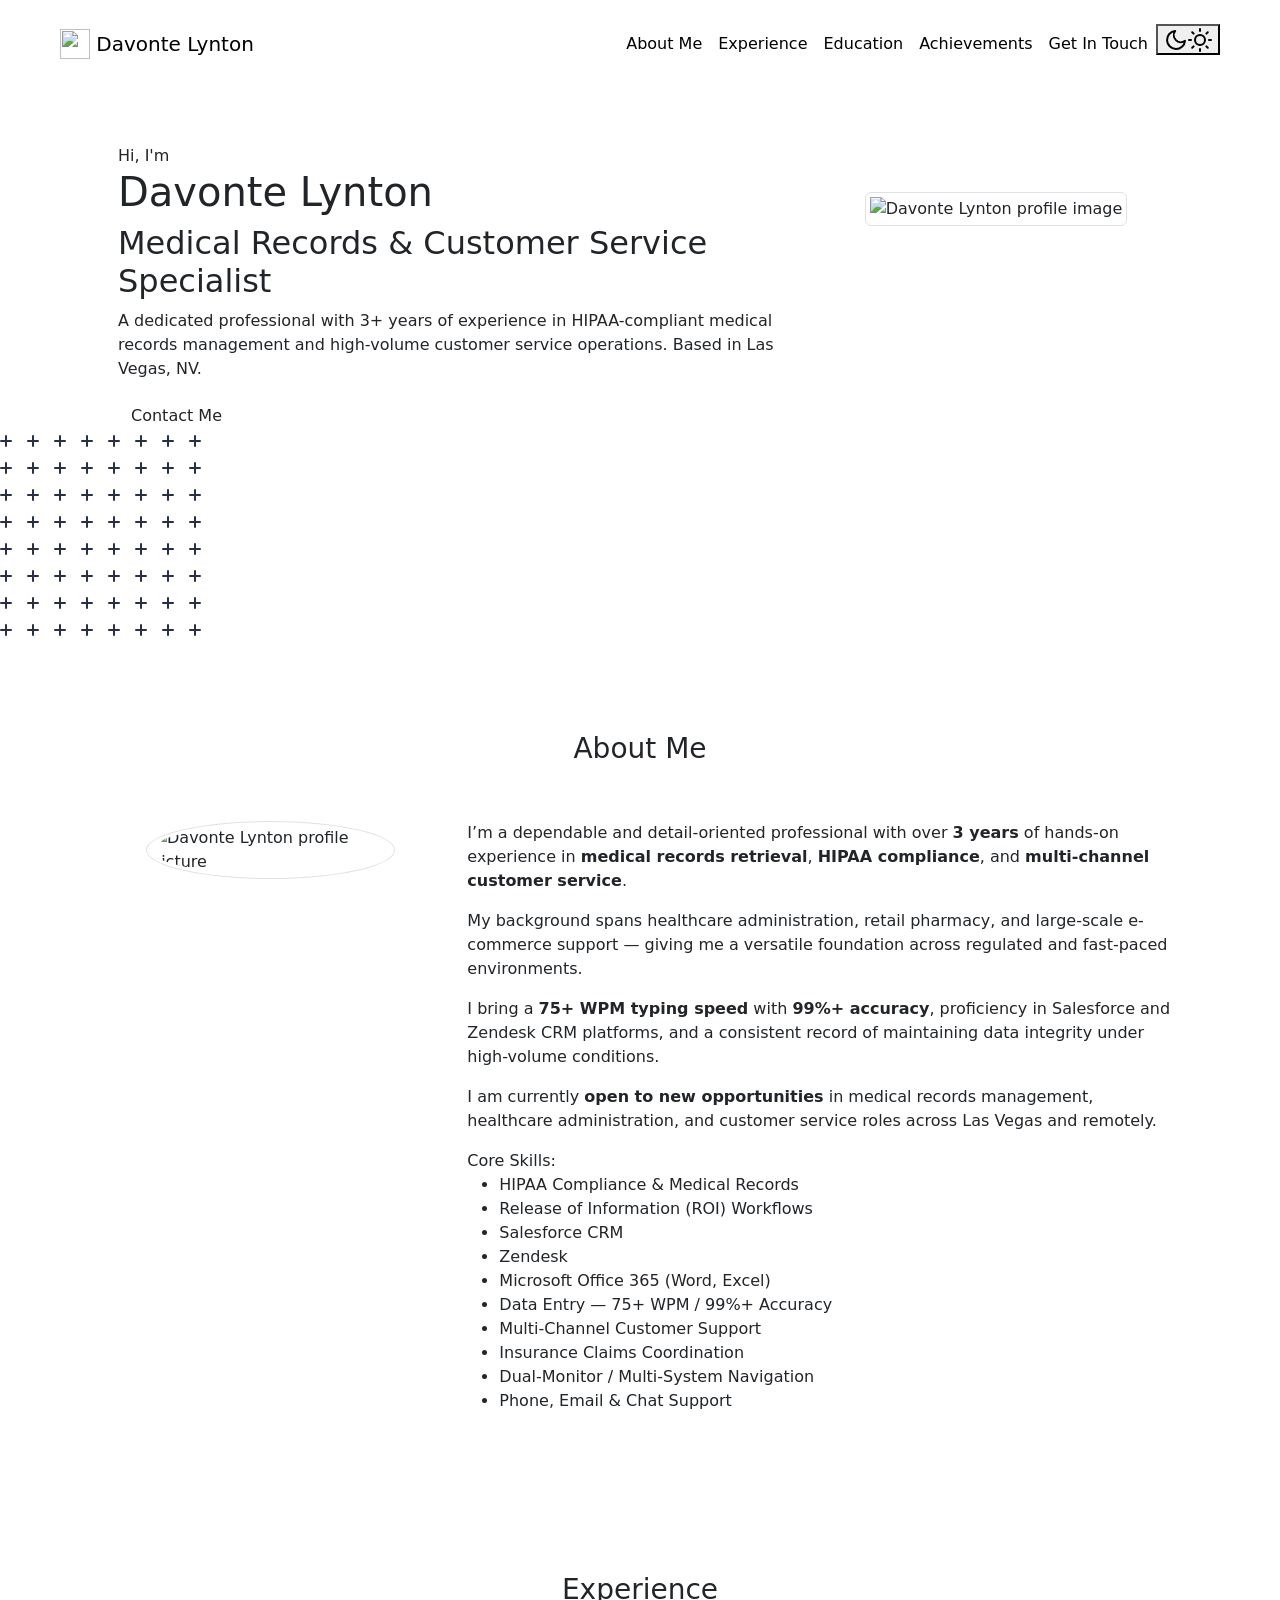
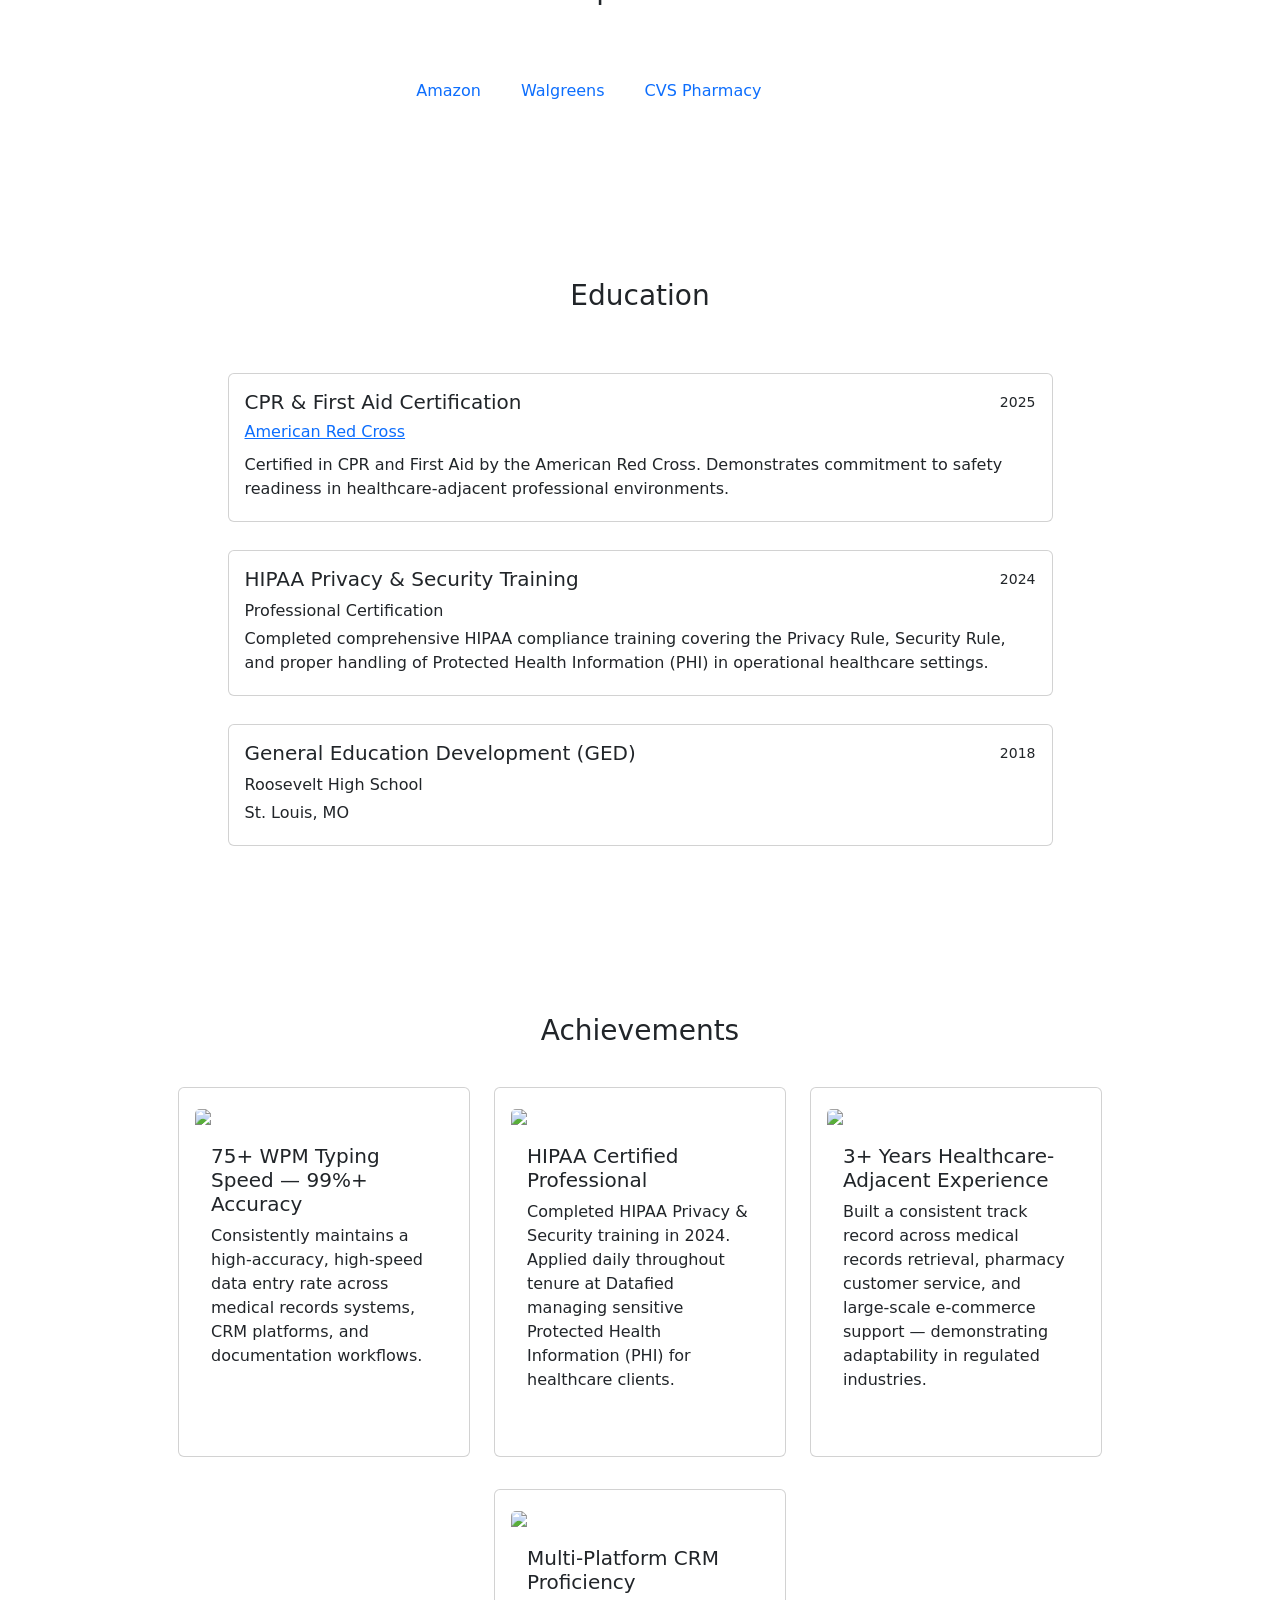
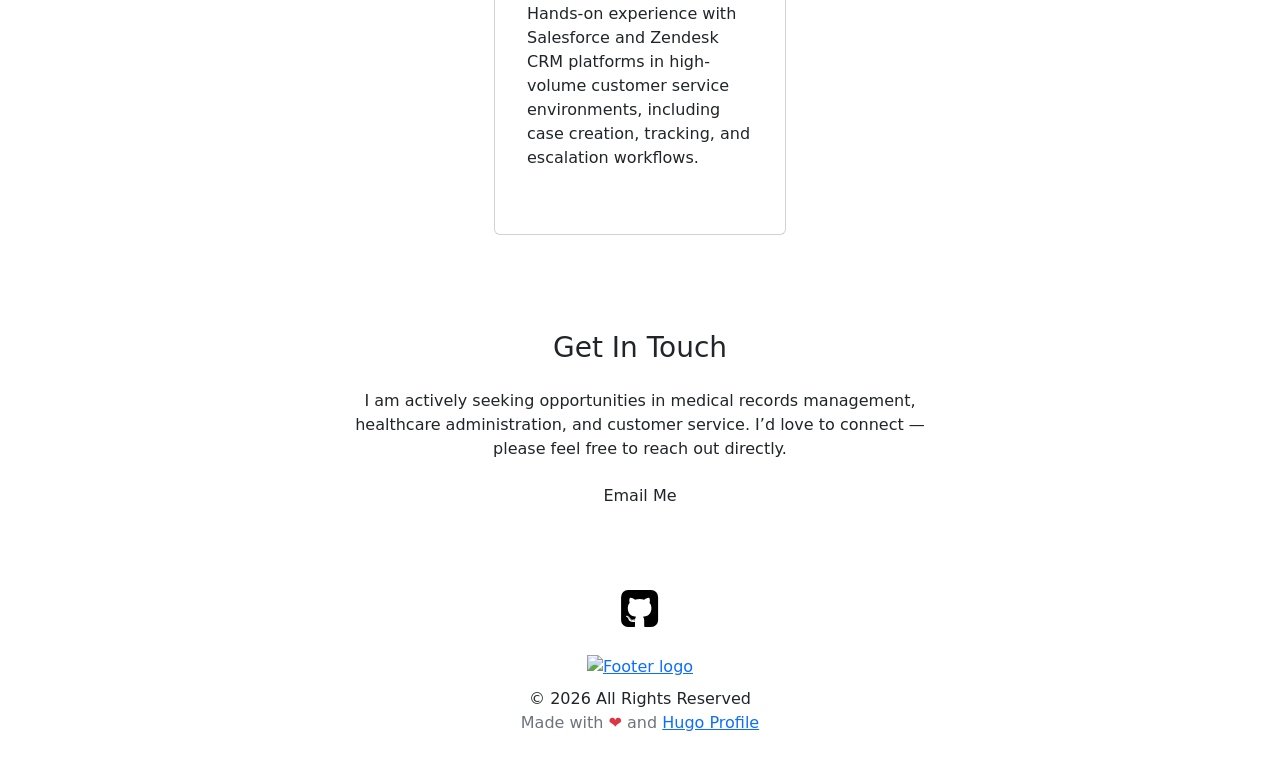
==== public/index.html @ 430816b8 "Initial portfolio build — Davonte Lynton resume site - Hugo + hugo-profile theme - Full work experie" ====
<!doctype html><html lang=en><head><meta name=generator content="Hugo 0.123.7"><meta charset=UTF-8><meta name=viewport content="width=device-width,initial-scale=1"><meta http-equiv=X-UA-Compatible content="ie=edge"><meta http-equiv=Accept-CH content="DPR, Viewport-Width, Width"><link rel=icon href=/fav.png type=image/gif><link rel=preconnect href=https://fonts.googleapis.com><link rel=preconnect href=https://fonts.gstatic.com crossorigin><link rel=preload as=style href="https://fonts.googleapis.com/css2?family=Alata&family=Lora:ital,wght@0,400;0,500;0,600;0,700;1,400;1,500;1,600;1,700&family=Roboto:ital,wght@0,100;0,300;0,400;0,500;0,700;0,900;1,100;1,300;1,400;1,500;1,700;1,900&display=swap"><link rel=stylesheet href="https://fonts.googleapis.com/css2?family=Alata&family=Lora:ital,wght@0,400;0,500;0,600;0,700;1,400;1,500;1,600;1,700&family=Roboto:ital,wght@0,100;0,300;0,400;0,500;0,700;0,900;1,100;1,300;1,400;1,500;1,700;1,900&display=swap" media=print onload='this.media="all"'><noscript><link href="https://fonts.googleapis.com/css2?family=Alata&family=Lora:ital,wght@0,400;0,500;0,600;0,700;1,400;1,500;1,600;1,700&family=Roboto:ital,wght@0,100;0,300;0,400;0,500;0,700;0,900;1,100;1,300;1,400;1,500;1,700;1,900&display=swap" rel=stylesheet></noscript><link rel=stylesheet href=/css/font.css media=all><meta property="og:title" content="Davonte Lynton"><meta property="og:description" content="Medical Records & Customer Service Specialist | Las Vegas, NV"><meta property="og:type" content="website"><meta property="og:url" content="https://The-Code-Labz.github.io/"><meta property="og:site_name" content="Davonte Lynton"><meta name=twitter:card content="summary"><meta name=twitter:title content="Davonte Lynton"><meta name=twitter:description content="Medical Records & Customer Service Specialist | Las Vegas, NV"><link rel=stylesheet href=https://cdn.jsdelivr.net/npm/bootstrap@5.1.3/dist/css/bootstrap.min.css integrity=sha384-1BmE4kWBq78iYhFldvKuhfTAU6auU8tT94WrHftjDbrCEXSU1oBoqyl2QvZ6jIW3 crossorigin=anonymous><link rel=stylesheet href=/css/header.css media=all><link rel=stylesheet href=/css/language-switcher.css media=all><link rel=stylesheet href=/css/footer.css media=all><link rel=stylesheet href=/css/theme.css media=all><style>:root{--text-color:#343a40;--text-secondary-color:#6c757d;--text-link-color:#0d6efd;--background-color:#eaedf0;--secondary-background-color:#64ffda1a;--primary-color:#0d6efd;--secondary-color:#f8f9fa;--text-color-dark:#e4e6eb;--text-secondary-color-dark:#b0b3b8;--text-link-color-dark:#ffffff;--background-color-dark:#18191a;--secondary-background-color-dark:#212529;--primary-color-dark:#ffffff;--secondary-color-dark:#212529}body{font-size:1rem;font-weight:400;line-height:1.5;text-align:left}html{background-color:var(--background-color)!important}body::-webkit-scrollbar{height:0;width:8px;background-color:var(--background-color)}::-webkit-scrollbar-track{border-radius:1rem}::-webkit-scrollbar-thumb{border-radius:1rem;background:#b0b0b0;outline:1px solid var(--background-color)}#search-content::-webkit-scrollbar{width:.5em;height:.1em;background-color:var(--background-color)}</style><meta name=description content="Medical Records & Customer Service Specialist | Las Vegas, NV"><link rel=stylesheet href=/css/index.css media=all><link rel=stylesheet href=/css/projects.css media=all><script defer src=/fontawesome-6/all-6.4.2.js></script><title>Davonte Lynton</title></head><body class=light><script>let localStorageValue=localStorage.getItem("pref-theme"),mediaQuery=window.matchMedia("(prefers-color-scheme: dark)").matches;switch(localStorageValue){case"dark":document.documentElement.classList.add("dark"),document.body.classList.add("dark");break;case"light":document.body.classList.remove("dark"),document.documentElement.classList.remove("dark");break;default:mediaQuery&&(document.documentElement.classList.add("dark"),document.body.classList.add("dark"));break}</script><header id=profileHeader><nav class="pt-3 navbar navbar-expand-lg animate"><div class="container-fluid mx-xs-2 mx-sm-5 mx-md-5 mx-lg-5"><a class="navbar-brand primary-font text-wrap" href=/><img src=/fav.png width=30 height=30 class="d-inline-block align-top">
Davonte Lynton
</a><button class=navbar-toggler type=button data-bs-toggle=collapse data-bs-target=#navbarContent aria-controls=navbarContent aria-expanded=false aria-label="Toggle navigation"><svg aria-hidden="true" height="24" viewBox="0 0 16 16" width="24" data-view-component="true"><path fill-rule="evenodd" d="M1 2.75A.75.75.0 011.75 2h12.5a.75.75.0 110 1.5H1.75A.75.75.0 011 2.75zm0 5A.75.75.0 011.75 7h12.5a.75.75.0 110 1.5H1.75A.75.75.0 011 7.75zM1.75 12a.75.75.0 100 1.5h12.5a.75.75.0 100-1.5H1.75z"/></svg></button><div class="collapse navbar-collapse text-wrap primary-font" id=navbarContent><ul class="navbar-nav ms-auto text-center"><li class="nav-item navbar-text"><a class=nav-link href=/#about aria-label=about>About Me</a></li><li class="nav-item navbar-text"><a class=nav-link href=/#experience aria-label=experience>Experience</a></li><li class="nav-item navbar-text"><a class=nav-link href=/#education aria-label=education>Education</a></li><li class="nav-item navbar-text"><a class=nav-link href=/#achievements aria-label=achievements>Achievements</a></li><li class="nav-item navbar-text"><a class=nav-link href=/#contact aria-label=contact>Get In Touch</a></li><li class="nav-item navbar-text"><div class=text-center><button id=theme-toggle type=button aria-label="Toggle dark mode"><svg id="moon" xmlns="http://www.w3.org/2000/svg" width="24" height="24" viewBox="0 0 24 24" fill="none" stroke="currentcolor" stroke-width="2" stroke-linecap="round" stroke-linejoin="round"><path d="M21 12.79A9 9 0 1111.21 3 7 7 0 0021 12.79z"/></svg><svg id="sun" xmlns="http://www.w3.org/2000/svg" width="24" height="24" viewBox="0 0 24 24" fill="none" stroke="currentcolor" stroke-width="2" stroke-linecap="round" stroke-linejoin="round"><circle cx="12" cy="12" r="5"/><line x1="12" y1="1" x2="12" y2="3"/><line x1="12" y1="21" x2="12" y2="23"/><line x1="4.22" y1="4.22" x2="5.64" y2="5.64"/><line x1="18.36" y1="18.36" x2="19.78" y2="19.78"/><line x1="1" y1="12" x2="3" y2="12"/><line x1="21" y1="12" x2="23" y2="12"/><line x1="4.22" y1="19.78" x2="5.64" y2="18.36"/><line x1="18.36" y1="5.64" x2="19.78" y2="4.22"/></svg></button></div></li></ul></div></div></nav></header><div id=content><section id=hero class="py-5 align-middle"><div class="container px-3 px-sm-5 px-md-5 px-lg-5 pt-lg-3"><div class=row><div class="col-sm-12 col-md-12 col-lg-8 content animate" id=primary-font><span class=subtitle>Hi, I'm</span><h1>Davonte Lynton</h1><h2>Medical Records & Customer Service Specialist</h2><p class=hero-content>A dedicated professional with 3+ years of experience in HIPAA-compliant medical records
management and high-volume customer service operations. Based in Las Vegas, NV.</p><div class=row><div class="col-auto h-100"><a href=#contact class=btn zgotmplz>Contact Me</a></div><div class="col-auto px-0 h-100"><span><span class=px-1><a href=mailto:dlynton01@gmail.com target=_blank class="btn social-icon"><i class="fas fa-envelope"></i>
</a></span><span class=px-1><a href=#ZgotmplZ target=_blank class="btn social-icon"><i class="fas fa-phone"></i>
</a></span><span class=px-1><a href=https://github.com/The-Code-Labz target=_blank class="btn social-icon"><i class="fab fa-github"></i></a></span></span></div></div></div><div class="col-sm-12 col-md-12 col-lg-4"><div class="row justify-content-center"><div class="col-sm-12 col-md-9 pt-5 image animate px-5 px-md-5 px-lg-0 text-center"><img src=/images/hero.svg class="img-thumbnail mx-auto" alt="Davonte Lynton profile image"></div></div></div></div></div><div class="hero-bottom-svg d-md-block d-lg-block d-none"><svg xmlns="http://www.w3.org/2000/svg" width="201" height="201" viewBox="0 0 201 201"><g id="Group_1168" data-name="Group 1168" transform="translate(-384 -1392)"><rect id="Rectangle_2206" data-name="Rectangle 2206" width="12" height="2" rx="1" transform="translate(391 1392) rotate(90)" fill="#282f49"/><rect id="Rectangle_2271" data-name="Rectangle 2271" width="12" height="2" rx="1" transform="translate(391 1500) rotate(90)" fill="#282f49"/><rect id="Rectangle_2238" data-name="Rectangle 2238" width="12" height="2" rx="1" transform="translate(391 1446) rotate(90)" fill="#282f49"/><rect id="Rectangle_2278" data-name="Rectangle 2278" width="12" height="2" rx="1" transform="translate(391 1554) rotate(90)" fill="#282f49"/><rect id="Rectangle_2222" data-name="Rectangle 2222" width="12" height="2" rx="1" transform="translate(391 1419) rotate(90)" fill="#282f49"/><rect id="Rectangle_2272" data-name="Rectangle 2272" width="12" height="2" rx="1" transform="translate(391 1527) rotate(90)" fill="#282f49"/><rect id="Rectangle_2241" data-name="Rectangle 2241" width="12" height="2" rx="1" transform="translate(391 1473) rotate(90)" fill="#282f49"/><rect id="Rectangle_2288" data-name="Rectangle 2288" width="12" height="2" rx="1" transform="translate(391 1581) rotate(90)" fill="#282f49"/><rect id="Rectangle_2214" data-name="Rectangle 2214" width="12" height="2" rx="1" transform="translate(499 1392) rotate(90)" fill="#282f49"/><rect id="Rectangle_2289" data-name="Rectangle 2289" width="12" height="2" rx="1" transform="translate(499 1500) rotate(90)" fill="#282f49"/><rect id="Rectangle_2256" data-name="Rectangle 2256" width="12" height="2" rx="1" transform="translate(499 1446) rotate(90)" fill="#282f49"/><rect id="Rectangle_2290" data-name="Rectangle 2290" width="12" height="2" rx="1" transform="translate(499 1554) rotate(90)" fill="#282f49"/><rect id="Rectangle_2231" data-name="Rectangle 2231" width="12" height="2" rx="1" transform="translate(499 1419) rotate(90)" fill="#282f49"/><rect id="Rectangle_2291" data-name="Rectangle 2291" width="12" height="2" rx="1" transform="translate(499 1527) rotate(90)" fill="#282f49"/><rect id="Rectangle_2257" data-name="Rectangle 2257" width="12" height="2" rx="1" transform="translate(499 1473) rotate(90)" fill="#282f49"/><rect id="Rectangle_2292" data-name="Rectangle 2292" width="12" height="2" rx="1" transform="translate(499 1581) rotate(90)" fill="#282f49"/><rect id="Rectangle_2210" data-name="Rectangle 2210" width="12" height="2" rx="1" transform="translate(445 1392) rotate(90)" fill="#282f49"/><rect id="Rectangle_2279" data-name="Rectangle 2279" width="12" height="2" rx="1" transform="translate(445 1500) rotate(90)" fill="#282f49"/><rect id="Rectangle_2248" data-name="Rectangle 2248" width="12" height="2" rx="1" transform="translate(445 1446) rotate(90)" fill="#282f49"/><rect id="Rectangle_2280" data-name="Rectangle 2280" width="12" height="2" rx="1" transform="translate(445 1554) rotate(90)" fill="#282f49"/><rect id="Rectangle_2226" data-name="Rectangle 2226" width="12" height="2" rx="1" transform="translate(445 1419) rotate(90)" fill="#282f49"/><rect id="Rectangle_2281" data-name="Rectangle 2281" width="12" height="2" rx="1" transform="translate(445 1527) rotate(90)" fill="#282f49"/><rect id="Rectangle_2249" data-name="Rectangle 2249" width="12" height="2" rx="1" transform="translate(445 1473) rotate(90)" fill="#282f49"/><rect id="Rectangle_2293" data-name="Rectangle 2293" width="12" height="2" rx="1" transform="translate(445 1581) rotate(90)" fill="#282f49"/><rect id="Rectangle_2219" data-name="Rectangle 2219" width="12" height="2" rx="1" transform="translate(553 1392) rotate(90)" fill="#282f49"/><rect id="Rectangle_2310" data-name="Rectangle 2310" width="12" height="2" rx="1" transform="translate(553 1500) rotate(90)" fill="#282f49"/><rect id="Rectangle_2262" data-name="Rectangle 2262" width="12" height="2" rx="1" transform="translate(553 1446) rotate(90)" fill="#282f49"/><rect id="Rectangle_2311" data-name="Rectangle 2311" width="12" height="2" rx="1" transform="translate(553 1554) rotate(90)" fill="#282f49"/><rect id="Rectangle_2232" data-name="Rectangle 2232" width="12" height="2" rx="1" transform="translate(553 1419) rotate(90)" fill="#282f49"/><rect id="Rectangle_2312" data-name="Rectangle 2312" width="12" height="2" rx="1" transform="translate(553 1527) rotate(90)" fill="#282f49"/><rect id="Rectangle_2263" data-name="Rectangle 2263" width="12" height="2" rx="1" transform="translate(553 1473) rotate(90)" fill="#282f49"/><rect id="Rectangle_2313" data-name="Rectangle 2313" width="12" height="2" rx="1" transform="translate(553 1581) rotate(90)" fill="#282f49"/><rect id="Rectangle_2209" data-name="Rectangle 2209" width="12" height="2" rx="1" transform="translate(418 1392) rotate(90)" fill="#282f49"/><rect id="Rectangle_2273" data-name="Rectangle 2273" width="12" height="2" rx="1" transform="translate(418 1500) rotate(90)" fill="#282f49"/><rect id="Rectangle_2242" data-name="Rectangle 2242" width="12" height="2" rx="1" transform="translate(418 1446) rotate(90)" fill="#282f49"/><rect id="Rectangle_2282" data-name="Rectangle 2282" width="12" height="2" rx="1" transform="translate(418 1554) rotate(90)" fill="#282f49"/><rect id="Rectangle_2223" data-name="Rectangle 2223" width="12" height="2" rx="1" transform="translate(418 1419) rotate(90)" fill="#282f49"/><rect id="Rectangle_2274" data-name="Rectangle 2274" width="12" height="2" rx="1" transform="translate(418 1527) rotate(90)" fill="#282f49"/><rect id="Rectangle_2243" data-name="Rectangle 2243" width="12" height="2" rx="1" transform="translate(418 1473) rotate(90)" fill="#282f49"/><rect id="Rectangle_2294" data-name="Rectangle 2294" width="12" height="2" rx="1" transform="translate(418 1581) rotate(90)" fill="#282f49"/><rect id="Rectangle_2217" data-name="Rectangle 2217" width="12" height="2" rx="1" transform="translate(526 1392) rotate(90)" fill="#282f49"/><rect id="Rectangle_2314" data-name="Rectangle 2314" width="12" height="2" rx="1" transform="translate(526 1500) rotate(90)" fill="#282f49"/><rect id="Rectangle_2258" data-name="Rectangle 2258" width="12" height="2" rx="1" transform="translate(526 1446) rotate(90)" fill="#282f49"/><rect id="Rectangle_2315" data-name="Rectangle 2315" width="12" height="2" rx="1" transform="translate(526 1554) rotate(90)" fill="#282f49"/><rect id="Rectangle_2233" data-name="Rectangle 2233" width="12" height="2" rx="1" transform="translate(526 1419) rotate(90)" fill="#282f49"/><rect id="Rectangle_2316" data-name="Rectangle 2316" width="12" height="2" rx="1" transform="translate(526 1527) rotate(90)" fill="#282f49"/><rect id="Rectangle_2259" data-name="Rectangle 2259" width="12" height="2" rx="1" transform="translate(526 1473) rotate(90)" fill="#282f49"/><rect id="Rectangle_2317" data-name="Rectangle 2317" width="12" height="2" rx="1" transform="translate(526 1581) rotate(90)" fill="#282f49"/><rect id="Rectangle_2211" data-name="Rectangle 2211" width="12" height="2" rx="1" transform="translate(472 1392) rotate(90)" fill="#282f49"/><rect id="Rectangle_2295" data-name="Rectangle 2295" width="12" height="2" rx="1" transform="translate(472 1500) rotate(90)" fill="#282f49"/><rect id="Rectangle_2250" data-name="Rectangle 2250" width="12" height="2" rx="1" transform="translate(472 1446) rotate(90)" fill="#282f49"/><rect id="Rectangle_2296" data-name="Rectangle 2296" width="12" height="2" rx="1" transform="translate(472 1554) rotate(90)" fill="#282f49"/><rect id="Rectangle_2227" data-name="Rectangle 2227" width="12" height="2" rx="1" transform="translate(472 1419) rotate(90)" fill="#282f49"/><rect id="Rectangle_2297" data-name="Rectangle 2297" width="12" height="2" rx="1" transform="translate(472 1527) rotate(90)" fill="#282f49"/><rect id="Rectangle_2251" data-name="Rectangle 2251" width="12" height="2" rx="1" transform="translate(472 1473) rotate(90)" fill="#282f49"/><rect id="Rectangle_2298" data-name="Rectangle 2298" width="12" height="2" rx="1" transform="translate(472 1581) rotate(90)" fill="#282f49"/><rect id="Rectangle_2221" data-name="Rectangle 2221" width="12" height="2" rx="1" transform="translate(580 1392) rotate(90)" fill="#282f49"/><rect id="Rectangle_2318" data-name="Rectangle 2318" width="12" height="2" rx="1" transform="translate(580 1500) rotate(90)" fill="#282f49"/><rect id="Rectangle_2264" data-name="Rectangle 2264" width="12" height="2" rx="1" transform="translate(580 1446) rotate(90)" fill="#282f49"/><rect id="Rectangle_2319" data-name="Rectangle 2319" width="12" height="2" rx="1" transform="translate(580 1554) rotate(90)" fill="#282f49"/><rect id="Rectangle_2236" data-name="Rectangle 2236" width="12" height="2" rx="1" transform="translate(580 1419) rotate(90)" fill="#282f49"/><rect id="Rectangle_2320" data-name="Rectangle 2320" width="12" height="2" rx="1" transform="translate(580 1527) rotate(90)" fill="#282f49"/><rect id="Rectangle_2265" data-name="Rectangle 2265" width="12" height="2" rx="1" transform="translate(580 1473) rotate(90)" fill="#282f49"/><rect id="Rectangle_2321" data-name="Rectangle 2321" width="12" height="2" rx="1" transform="translate(580 1581) rotate(90)" fill="#282f49"/><rect id="Rectangle_2207" data-name="Rectangle 2207" width="12" height="2" rx="1" transform="translate(396 1399) rotate(-180)" fill="#282f49"/><rect id="Rectangle_2270" data-name="Rectangle 2270" width="12" height="2" rx="1" transform="translate(396 1507) rotate(-180)" fill="#282f49"/><rect id="Rectangle_2239" data-name="Rectangle 2239" width="12" height="2" rx="1" transform="translate(396 1453) rotate(-180)" fill="#282f49"/><rect id="Rectangle_2283" data-name="Rectangle 2283" width="12" height="2" rx="1" transform="translate(396 1561) rotate(-180)" fill="#282f49"/><rect id="Rectangle_2224" data-name="Rectangle 2224" width="12" height="2" rx="1" transform="translate(396 1426) rotate(-180)" fill="#282f49"/><rect id="Rectangle_2275" data-name="Rectangle 2275" width="12" height="2" rx="1" transform="translate(396 1534) rotate(-180)" fill="#282f49"/><rect id="Rectangle_2244" data-name="Rectangle 2244" width="12" height="2" rx="1" transform="translate(396 1480) rotate(-180)" fill="#282f49"/><rect id="Rectangle_2299" data-name="Rectangle 2299" width="12" height="2" rx="1" transform="translate(396 1588) rotate(-180)" fill="#282f49"/><rect id="Rectangle_2215" data-name="Rectangle 2215" width="12" height="2" rx="1" transform="translate(504 1399) rotate(-180)" fill="#282f49"/><rect id="Rectangle_2300" data-name="Rectangle 2300" width="12" height="2" rx="1" transform="translate(504 1507) rotate(-180)" fill="#282f49"/><rect id="Rectangle_2252" data-name="Rectangle 2252" width="12" height="2" rx="1" transform="translate(504 1453) rotate(-180)" fill="#282f49"/><rect id="Rectangle_2301" data-name="Rectangle 2301" width="12" height="2" rx="1" transform="translate(504 1561) rotate(-180)" fill="#282f49"/><rect id="Rectangle_2228" data-name="Rectangle 2228" width="12" height="2" rx="1" transform="translate(504 1426) rotate(-180)" fill="#282f49"/><rect id="Rectangle_2302" data-name="Rectangle 2302" width="12" height="2" rx="1" transform="translate(504 1534) rotate(-180)" fill="#282f49"/><rect id="Rectangle_2253" data-name="Rectangle 2253" width="12" height="2" rx="1" transform="translate(504 1480) rotate(-180)" fill="#282f49"/><rect id="Rectangle_2303" data-name="Rectangle 2303" width="12" height="2" rx="1" transform="translate(504 1588) rotate(-180)" fill="#282f49"/><rect id="Rectangle_2212" data-name="Rectangle 2212" width="12" height="2" rx="1" transform="translate(450 1399) rotate(-180)" fill="#282f49"/><rect id="Rectangle_2284" data-name="Rectangle 2284" width="12" height="2" rx="1" transform="translate(450 1507) rotate(-180)" fill="#282f49"/><rect id="Rectangle_2245" data-name="Rectangle 2245" width="12" height="2" rx="1" transform="translate(450 1453) rotate(-180)" fill="#282f49"/><rect id="Rectangle_2285" data-name="Rectangle 2285" width="12" height="2" rx="1" transform="translate(450 1561) rotate(-180)" fill="#282f49"/><rect id="Rectangle_2229" data-name="Rectangle 2229" width="12" height="2" rx="1" transform="translate(450 1426) rotate(-180)" fill="#282f49"/><rect id="Rectangle_2286" data-name="Rectangle 2286" width="12" height="2" rx="1" transform="translate(450 1534) rotate(-180)" fill="#282f49"/><rect id="Rectangle_2246" data-name="Rectangle 2246" width="12" height="2" rx="1" transform="translate(450 1480) rotate(-180)" fill="#282f49"/><rect id="Rectangle_2304" data-name="Rectangle 2304" width="12" height="2" rx="1" transform="translate(450 1588) rotate(-180)" fill="#282f49"/><rect id="Rectangle_2218" data-name="Rectangle 2218" width="12" height="2" rx="1" transform="translate(558 1399) rotate(-180)" fill="#282f49"/><rect id="Rectangle_2322" data-name="Rectangle 2322" width="12" height="2" rx="1" transform="translate(558 1507) rotate(-180)" fill="#282f49"/><rect id="Rectangle_2266" data-name="Rectangle 2266" width="12" height="2" rx="1" transform="translate(558 1453) rotate(-180)" fill="#282f49"/><rect id="Rectangle_2323" data-name="Rectangle 2323" width="12" height="2" rx="1" transform="translate(558 1561) rotate(-180)" fill="#282f49"/><rect id="Rectangle_2234" data-name="Rectangle 2234" width="12" height="2" rx="1" transform="translate(558 1426) rotate(-180)" fill="#282f49"/><rect id="Rectangle_2324" data-name="Rectangle 2324" width="12" height="2" rx="1" transform="translate(558 1534) rotate(-180)" fill="#282f49"/><rect id="Rectangle_2267" data-name="Rectangle 2267" width="12" height="2" rx="1" transform="translate(558 1480) rotate(-180)" fill="#282f49"/><rect id="Rectangle_2325" data-name="Rectangle 2325" width="12" height="2" rx="1" transform="translate(558 1588) rotate(-180)" fill="#282f49"/><rect id="Rectangle_2208" data-name="Rectangle 2208" width="12" height="2" rx="1" transform="translate(423 1399) rotate(-180)" fill="#282f49"/><rect id="Rectangle_2276" data-name="Rectangle 2276" width="12" height="2" rx="1" transform="translate(423 1507) rotate(-180)" fill="#282f49"/><rect id="Rectangle_2240" data-name="Rectangle 2240" width="12" height="2" rx="1" transform="translate(423 1453) rotate(-180)" fill="#282f49"/><rect id="Rectangle_2287" data-name="Rectangle 2287" width="12" height="2" rx="1" transform="translate(423 1561) rotate(-180)" fill="#282f49"/><rect id="Rectangle_2225" data-name="Rectangle 2225" width="12" height="2" rx="1" transform="translate(423 1426) rotate(-180)" fill="#282f49"/><rect id="Rectangle_2277" data-name="Rectangle 2277" width="12" height="2" rx="1" transform="translate(423 1534) rotate(-180)" fill="#282f49"/><rect id="Rectangle_2247" data-name="Rectangle 2247" width="12" height="2" rx="1" transform="translate(423 1480) rotate(-180)" fill="#282f49"/><rect id="Rectangle_2305" data-name="Rectangle 2305" width="12" height="2" rx="1" transform="translate(423 1588) rotate(-180)" fill="#282f49"/><rect id="Rectangle_2216" data-name="Rectangle 2216" width="12" height="2" rx="1" transform="translate(531 1399) rotate(-180)" fill="#282f49"/><rect id="Rectangle_2326" data-name="Rectangle 2326" width="12" height="2" rx="1" transform="translate(531 1507) rotate(-180)" fill="#282f49"/><rect id="Rectangle_2260" data-name="Rectangle 2260" width="12" height="2" rx="1" transform="translate(531 1453) rotate(-180)" fill="#282f49"/><rect id="Rectangle_2327" data-name="Rectangle 2327" width="12" height="2" rx="1" transform="translate(531 1561) rotate(-180)" fill="#282f49"/><rect id="Rectangle_2235" data-name="Rectangle 2235" width="12" height="2" rx="1" transform="translate(531 1426) rotate(-180)" fill="#282f49"/><rect id="Rectangle_2328" data-name="Rectangle 2328" width="12" height="2" rx="1" transform="translate(531 1534) rotate(-180)" fill="#282f49"/><rect id="Rectangle_2261" data-name="Rectangle 2261" width="12" height="2" rx="1" transform="translate(531 1480) rotate(-180)" fill="#282f49"/><rect id="Rectangle_2329" data-name="Rectangle 2329" width="12" height="2" rx="1" transform="translate(531 1588) rotate(-180)" fill="#282f49"/><rect id="Rectangle_2213" data-name="Rectangle 2213" width="12" height="2" rx="1" transform="translate(477 1399) rotate(-180)" fill="#282f49"/><rect id="Rectangle_2306" data-name="Rectangle 2306" width="12" height="2" rx="1" transform="translate(477 1507) rotate(-180)" fill="#282f49"/><rect id="Rectangle_2254" data-name="Rectangle 2254" width="12" height="2" rx="1" transform="translate(477 1453) rotate(-180)" fill="#282f49"/><rect id="Rectangle_2307" data-name="Rectangle 2307" width="12" height="2" rx="1" transform="translate(477 1561) rotate(-180)" fill="#282f49"/><rect id="Rectangle_2230" data-name="Rectangle 2230" width="12" height="2" rx="1" transform="translate(477 1426) rotate(-180)" fill="#282f49"/><rect id="Rectangle_2308" data-name="Rectangle 2308" width="12" height="2" rx="1" transform="translate(477 1534) rotate(-180)" fill="#282f49"/><rect id="Rectangle_2255" data-name="Rectangle 2255" width="12" height="2" rx="1" transform="translate(477 1480) rotate(-180)" fill="#282f49"/><rect id="Rectangle_2309" data-name="Rectangle 2309" width="12" height="2" rx="1" transform="translate(477 1588) rotate(-180)" fill="#282f49"/><rect id="Rectangle_2220" data-name="Rectangle 2220" width="12" height="2" rx="1" transform="translate(585 1399) rotate(-180)" fill="#282f49"/><rect id="Rectangle_2330" data-name="Rectangle 2330" width="12" height="2" rx="1" transform="translate(585 1507) rotate(-180)" fill="#282f49"/><rect id="Rectangle_2268" data-name="Rectangle 2268" width="12" height="2" rx="1" transform="translate(585 1453) rotate(-180)" fill="#282f49"/><rect id="Rectangle_2331" data-name="Rectangle 2331" width="12" height="2" rx="1" transform="translate(585 1561) rotate(-180)" fill="#282f49"/><rect id="Rectangle_2237" data-name="Rectangle 2237" width="12" height="2" rx="1" transform="translate(585 1426) rotate(-180)" fill="#282f49"/><rect id="Rectangle_2332" data-name="Rectangle 2332" width="12" height="2" rx="1" transform="translate(585 1534) rotate(-180)" fill="#282f49"/><rect id="Rectangle_2269" data-name="Rectangle 2269" width="12" height="2" rx="1" transform="translate(585 1480) rotate(-180)" fill="#282f49"/><rect id="Rectangle_2333" data-name="Rectangle 2333" width="12" height="2" rx="1" transform="translate(585 1588) rotate(-180)" fill="#282f49"/></g></svg></div></section><section id=about class="py-0 py-sm-5"><div class="container bg-transparent"><h3 class="text-center bg-transparent">About Me</h3><div class="bg-transparent row justify-content-center px-3 py-5"><div class="col-sm-12 col-md-8 col-lg-4 mb-5 mb-sm-0 mb-md-5 mb-lg-0 d-none d-sm-none d-md-block"><div class="image d-flex px-5"><img src=/images/me.png class="img-thumbnail mx-auto rounded-circle" alt="Davonte Lynton profile picture"></div></div><div class="col-sm-12 col-md-12 col-lg-8 content"><p>I&rsquo;m a dependable and detail-oriented professional with over <strong>3 years</strong> of hands-on experience
in <strong>medical records retrieval</strong>, <strong>HIPAA compliance</strong>, and <strong>multi-channel customer service</strong>.</p><p>My background spans healthcare administration, retail pharmacy, and large-scale e-commerce
support — giving me a versatile foundation across regulated and fast-paced environments.</p><p>I bring a <strong>75+ WPM typing speed</strong> with <strong>99%+ accuracy</strong>, proficiency in Salesforce and Zendesk
CRM platforms, and a consistent record of maintaining data integrity under high-volume conditions.</p><p>I am currently <strong>open to new opportunities</strong> in medical records management, healthcare
administration, and customer service roles across Las Vegas and remotely.</p>Core Skills:<ul><li>HIPAA Compliance & Medical Records</li><li>Release of Information (ROI) Workflows</li><li>Salesforce CRM</li><li>Zendesk</li><li>Microsoft Office 365 (Word, Excel)</li><li>Data Entry — 75+ WPM / 99%+ Accuracy</li><li>Multi-Channel Customer Support</li><li>Insurance Claims Coordination</li><li>Dual-Monitor / Multi-System Navigation</li><li>Phone, Email & Chat Support</li></ul></div></div></div></section><section id=experience class=py-5><div class=container><h3 class=text-center>Experience</h3><div class="row justify-content-center"><div class="col-sm-12 col-md-8 col-lg-8 py-5"><div class="experience-container px-3 pt-2"><ul class="nav nav-pills mb-2 bg-transparent primary-font" id=pills-tab role=tablist><li class="nav-item px-1 bg-transparent" role=presentation><div class="nav-link active bg-transparent" aria-selected=true role=tab data-bs-toggle=pill id=datafied--tab data-bs-target=#pills-datafied- aria-controls=datafied->Datafied</div></li><li class="nav-item px-1 bg-transparent" role=presentation><div class="nav-link bg-transparent" aria-selected=true role=tab data-bs-toggle=pill id=amazon--tab data-bs-target=#pills-amazon- aria-controls=amazon->Amazon</div></li><li class="nav-item px-1 bg-transparent" role=presentation><div class="nav-link bg-transparent" aria-selected=true role=tab data-bs-toggle=pill id=walgreens--tab data-bs-target=#pills-walgreens- aria-controls=walgreens->Walgreens</div></li><li class="nav-item px-1 bg-transparent" role=presentation><div class="nav-link bg-transparent" aria-selected=true role=tab data-bs-toggle=pill id=cvs-pharmacy--tab data-bs-target=#pills-cvs-pharmacy- aria-controls=cvs-pharmacy->CVS Pharmacy</div></li></ul><div class="tab-content pb-3 bg-transparent primary-font" id=pills-tabContent><div class="tab-pane fade bg-transparent show active" role=tabpanel id=pills-datafied- aria-labelledby=datafied--tab></div><div class="tab-pane fade bg-transparent" role=tabpanel id=pills-amazon- aria-labelledby=amazon--tab></div><div class="tab-pane fade bg-transparent" role=tabpanel id=pills-walgreens- aria-labelledby=walgreens--tab></div><div class="tab-pane fade bg-transparent" role=tabpanel id=pills-cvs-pharmacy- aria-labelledby=cvs-pharmacy--tab></div></div></div></div></div></div></section><section id=education class=py-5><div class=container><h3 class=text-center>Education</h3><div class="row justify-content-center py-5"><div class="col-12 p-0"><div class="row row align-items-center justify-content-center m-1 mb-4"><div class=col-md-9><div class=card><div class=card-body><div class=float-end><small>2025</small></div><h5 class=card-title>CPR & First Aid Certification</h5><a href=https://www.redcross.org target=_blank><h6>American Red Cross</h6></a><div class="py-1 education-content">Certified in CPR and First Aid by the American Red Cross. Demonstrates commitment
to safety readiness in healthcare-adjacent professional environments.</div></div></div></div></div></div><div class="col-12 p-0"><div class="row row align-items-center justify-content-center m-1 mb-4"><div class=col-md-9><div class=card><div class=card-body><div class=float-end><small>2024</small></div><h5 class=card-title>HIPAA Privacy & Security Training</h5>Professional Certification<div class="py-1 education-content">Completed comprehensive HIPAA compliance training covering the Privacy Rule, Security Rule,
and proper handling of Protected Health Information (PHI) in operational healthcare settings.</div></div></div></div></div></div><div class="col-12 p-0"><div class="row row align-items-center justify-content-center m-1 mb-4"><div class=col-md-9><div class=card><div class=card-body><div class=float-end><small>2018</small></div><h5 class=card-title>General Education Development (GED)</h5>Roosevelt High School<div class="py-1 education-content">St. Louis, MO</div></div></div></div></div></div></div></div></section><section id=achievements class=py-5><div class=container><h3 class=text-center>Achievements</h3><div class="px-0 px-md-5 px-lg-5"><div class="row justify-content-center px-3 px-md-5 px-lg-5"><div class="col-lg-4 col-md-6 my-3"><div class="card my-3 h-100 p-3" title="75+ WPM Typing Speed — 99%+ Accuracy"><div class=card-head><img class=card-img-top src=/images/achievment.jpg></div><div class="card-body bg-transparent"><h5 class="card-title bg-transparent">75+ WPM Typing Speed — 99%+ Accuracy</h5><div class="card-text secondary-font">Consistently maintains a high-accuracy, high-speed data entry rate across medical records
systems, CRM platforms, and documentation workflows.</div></div></div></div><div class="col-lg-4 col-md-6 my-3"><div class="card my-3 h-100 p-3" title="HIPAA Certified Professional"><div class=card-head><img class=card-img-top src=/images/achievment.jpg></div><div class="card-body bg-transparent"><h5 class="card-title bg-transparent">HIPAA Certified Professional</h5><div class="card-text secondary-font">Completed HIPAA Privacy & Security training in 2024. Applied daily throughout tenure at
Datafied managing sensitive Protected Health Information (PHI) for healthcare clients.</div></div></div></div><div class="col-lg-4 col-md-6 my-3"><div class="card my-3 h-100 p-3" title="3+ Years Healthcare-Adjacent Experience"><div class=card-head><img class=card-img-top src=/images/achievment.jpg></div><div class="card-body bg-transparent"><h5 class="card-title bg-transparent">3+ Years Healthcare-Adjacent Experience</h5><div class="card-text secondary-font">Built a consistent track record across medical records retrieval, pharmacy customer service,
and large-scale e-commerce support — demonstrating adaptability in regulated industries.</div></div></div></div><div class="col-lg-4 col-md-6 my-3"><div class="card my-3 h-100 p-3" title="Multi-Platform CRM Proficiency"><div class=card-head><img class=card-img-top src=/images/achievment.jpg></div><div class="card-body bg-transparent"><h5 class="card-title bg-transparent">Multi-Platform CRM Proficiency</h5><div class="card-text secondary-font">Hands-on experience with Salesforce and Zendesk CRM platforms in high-volume customer
service environments, including case creation, tracking, and escalation workflows.</div></div></div></div></div></div></div></section><section id=contact class=py-5><div class=container><h3 class=text-center>Get In Touch</h3><div class="px-0 px-md-5 px-lg-5"><div class="row justify-content-center px-md-5"><div class="col-md-8 py-3"><div class=text-center>I am actively seeking opportunities in medical records management, healthcare administration,
and customer service. I&rsquo;d love to connect — please feel free to reach out directly.</div><div class="text-center pt-3"><a href=mailto:dlynton01@gmail.com target=_blank class=btn>Email Me</a></div></div></div></div></div><div id=contact-form-status></div></section><svg xmlns="http://www.w3.org/2000/svg" style="display:none"><symbol id="check-circle-fill" viewBox="0 0 16 16"><path d="M16 8A8 8 0 110 8a8 8 0 0116 0zm-3.97-3.03a.75.75.0 00-1.08.022L7.477 9.417 5.384 7.323a.75.75.0 00-1.06 1.06L6.97 11.03a.75.75.0 001.079-.02l3.992-4.99a.75.75.0 00-.01-1.05z"/></symbol><symbol id="info-fill" viewBox="0 0 16 16"><path d="M8 16A8 8 0 108 0a8 8 0 000 16zm.93-9.412-1 4.705c-.07.34.029.533.304.533.194.0.487-.07.686-.246l-.088.416c-.287.346-.92.598-1.465.598-.703.0-1.002-.422-.808-1.319l.738-3.468c.064-.293.006-.399-.287-.47l-.451-.081.082-.381 2.29-.287zM8 5.5a1 1 0 110-2 1 1 0 010 2z"/></symbol><symbol id="exclamation-triangle-fill" viewBox="0 0 16 16"><path d="M8.982 1.566a1.13 1.13.0 00-1.96.0L.165 13.233c-.457.778.091 1.767.98 1.767h13.713c.889.0 1.438-.99.98-1.767L8.982 1.566zM8 5c.535.0.954.462.9.995l-.35 3.507a.552.552.0 01-1.1.0L7.1 5.995A.905.905.0 018 5zm.002 6a1 1 0 110 2 1 1 0 010-2z"/></symbol></svg></div><footer><div class="text-center pt-2"><span class=px-1><a href=https://github.com/The-Code-Labz target=_blank aria-label=github><svg xmlns="http://www.w3.org/2000/svg" width="2.7em" height="2.7em" viewBox="0 0 1792 1792"><path id="footer-socialNetworks-github-svg-path" d="M522 1352q-8 9-20-3-13-11-4-19 8-9 20 3 12 11 4 19zm-42-61q9 12 0 19-8 6-17-7t0-18q9-7 17 6zm-61-60q-5 7-13 2-10-5-7-12 3-5 13-2 10 5 7 12zm31 34q-6 7-16-3-9-11-2-16 6-6 16 3 9 11 2 16zm129 112q-4 12-19 6-17-4-13-15t19-7q16 5 13 16zm63 5q0 11-16 11-17 2-17-11 0-11 16-11 17-2 17 11zm58-10q2 10-14 14t-18-8 14-15q16-2 18 9zm964-956v960q0 119-84.5 203.5T1376 1664h-224q-16 0-24.5-1t-19.5-5-16-14.5-5-27.5v-239q0-97-52-142 57-6 102.5-18t94-39 81-66.5 53-105T1386 856q0-121-79-206 37-91-8-204-28-9-81 11t-92 44l-38 24q-93-26-192-26t-192 26q-16-11-42.5-27T578 459.5 492 446q-44 113-7 204-79 85-79 206 0 85 20.5 150t52.5 105 80.5 67 94 39 102.5 18q-40 36-49 103-21 10-45 15t-57 5-65.5-21.5T484 1274q-19-32-48.5-52t-49.5-24l-20-3q-21 0-29 4.5t-5 11.5 9 14 13 12l7 5q22 10 43.5 38t31.5 51l10 23q13 38 44 61.5t67 30 69.5 7 55.5-3.5l23-4q0 38 .5 103t.5 68q0 22-11 33.5t-22 13-33 1.5H416q-119 0-203.5-84.5T128 1376V416q0-119 84.5-203.5T416 128h960q119 0 203.5 84.5T1664 416z"/></svg></a></span></div><div class="container py-4"><div class="row justify-content-center"><div class="col-md-4 text-center"><div class=pb-2><a href=https://The-Code-Labz.github.io/ title="Davonte Lynton"><img alt="Footer logo" src=/fav.png height=40px width=40px></a></div>&copy; 2026 All Rights Reserved<div class=text-secondary>Made with
<span class=text-danger>&#10084;
</span>and
<a href=https://github.com/gurusabarish/hugo-profile target=_blank title="Designed and developed by gurusabarish">Hugo Profile</a></div></div></div></div></footer><script src=https://cdn.jsdelivr.net/npm/bootstrap@5.1.3/dist/js/bootstrap.min.js integrity=sha384-QJHtvGhmr9XOIpI6YVutG+2QOK9T+ZnN4kzFN1RtK3zEFEIsxhlmWl5/YESvpZ13 crossorigin=anonymous></script><script>localStorage.getItem("pref-theme")==="dark"?(document.documentElement.classList.add("dark"),document.body.classList.add("dark")):localStorage.getItem("pref-theme")==="light"?(document.body.classList.remove("dark"),document.documentElement.classList.remove("dark")):window.matchMedia&&window.matchMedia("(prefers-color-scheme: dark)").matches&&(document.documentElement.classList.add("dark"),document.body.classList.add("dark"))</script><script>document.getElementById("theme-toggle").addEventListener("click",()=>{document.body.className.includes("dark")?(document.body.classList.remove("dark"),document.documentElement.classList.remove("dark"),localStorage.setItem("pref-theme","light")):(document.body.classList.add("dark"),document.documentElement.classList.add("dark"),localStorage.setItem("pref-theme","dark"))});var tooltipTriggerList=[].slice.call(document.querySelectorAll('[data-bs-toggle="tooltip"]')),tooltipList=tooltipTriggerList.map(function(e){return new bootstrap.Tooltip(e)})</script><section id=search-content class=py-2><div class=container id=search-results></div></section></body></html>
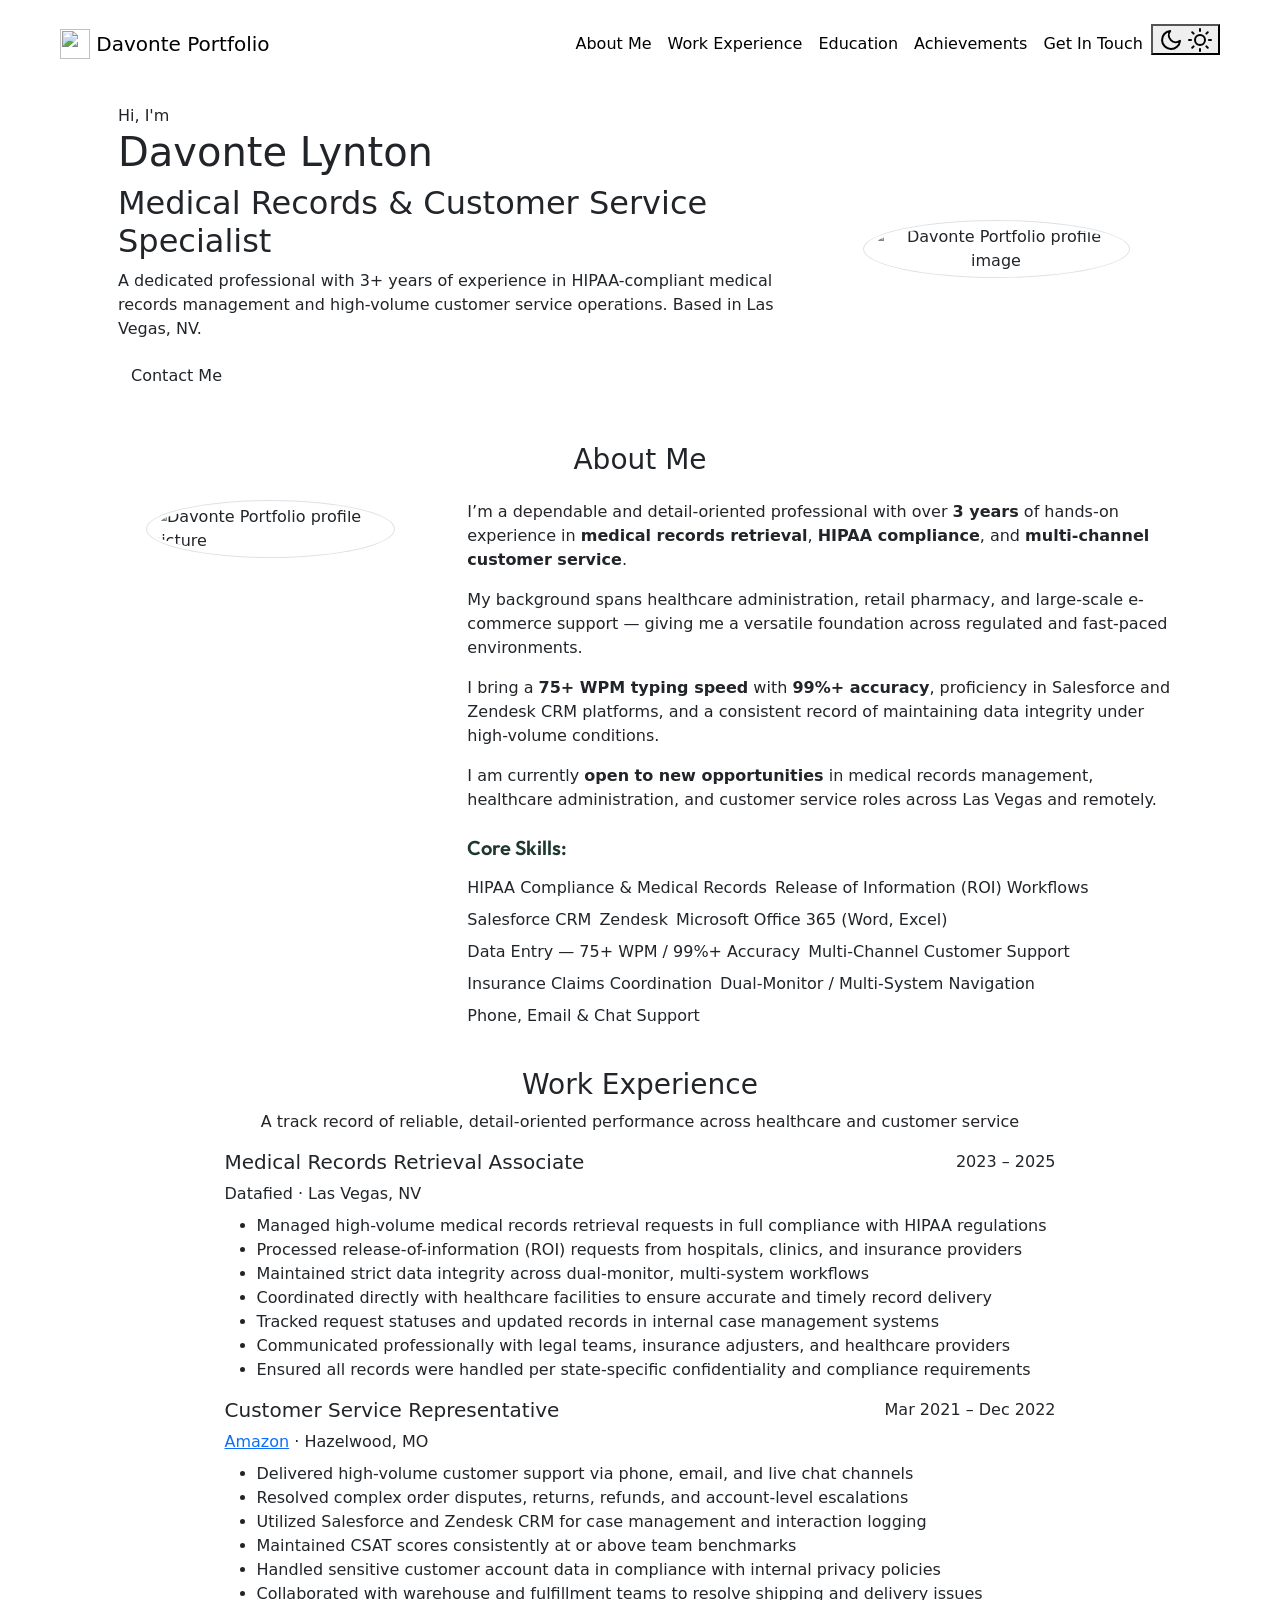
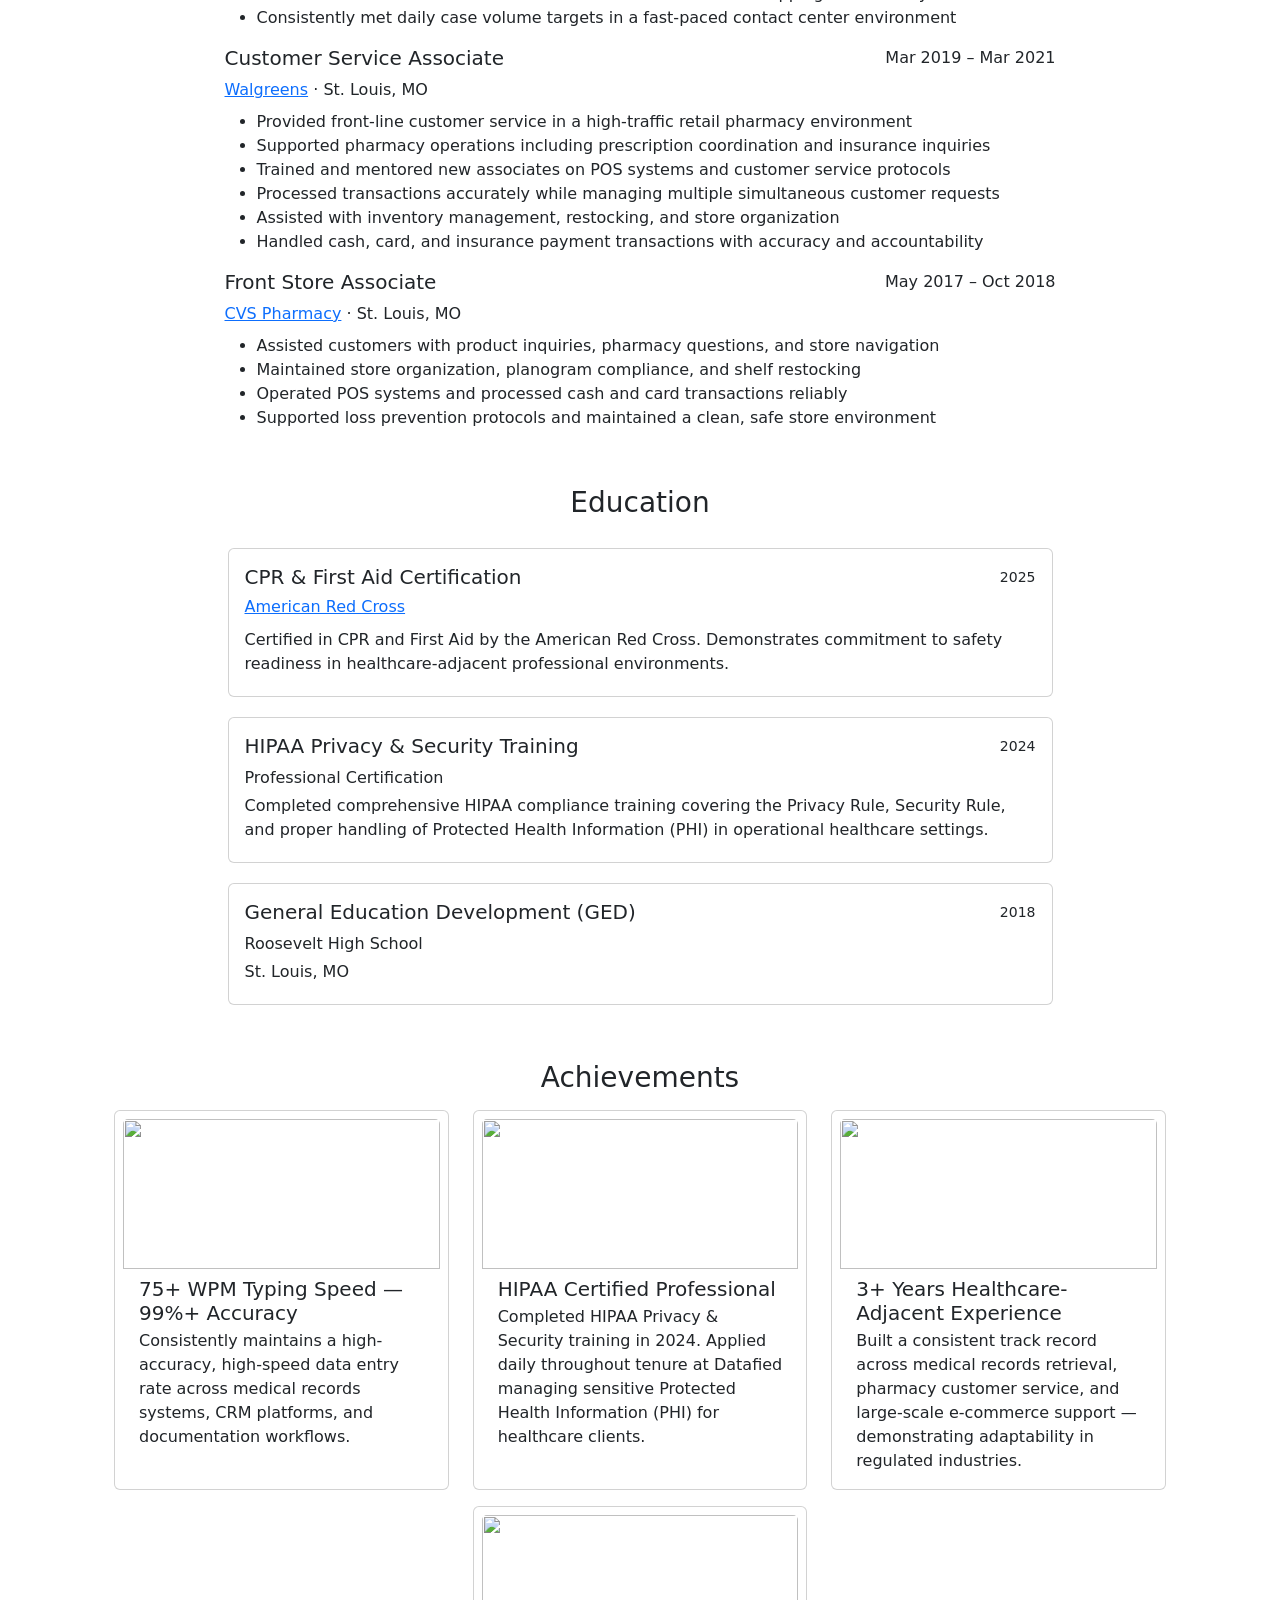
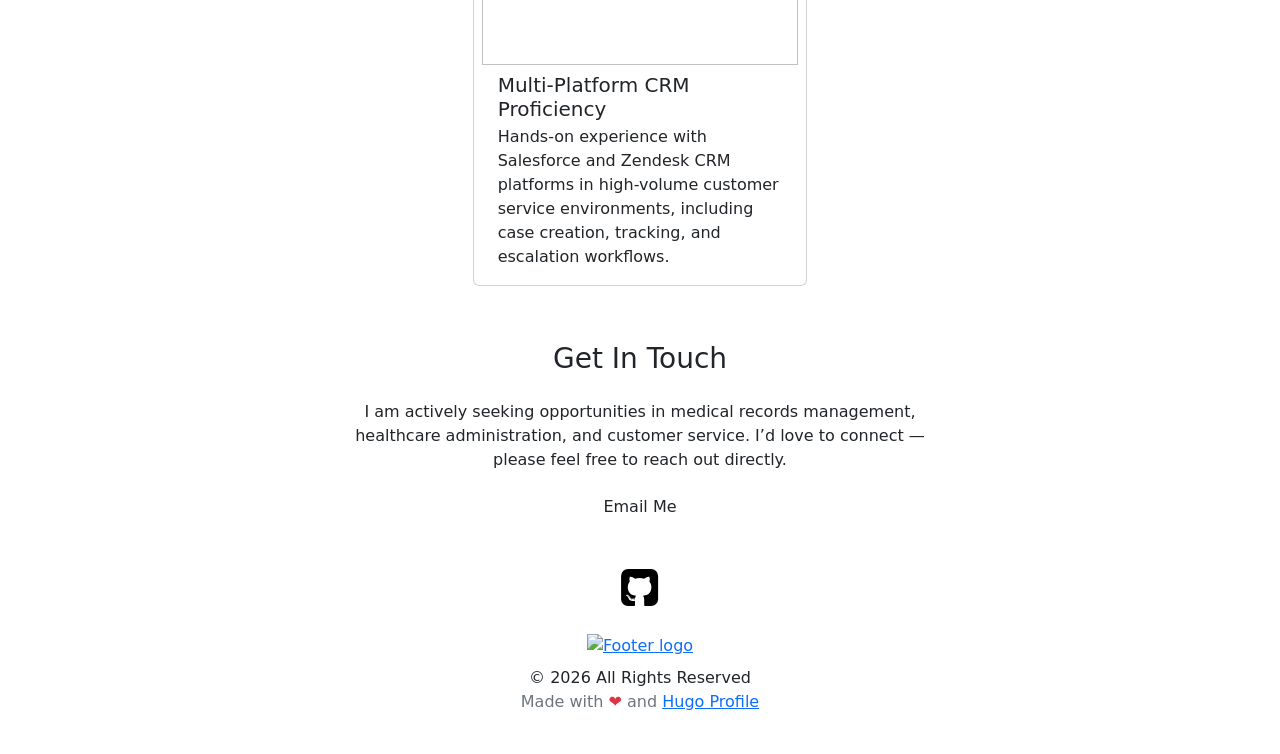
==== commit b6bddab7: "design: elevate portfolio into a Serene Professional Sanctuary" ====
--- a/public/index.html
+++ b/public/index.html
@@ -1,20 +1,881 @@
-<!doctype html><html lang=en><head><meta name=generator content="Hugo 0.123.7"><meta charset=UTF-8><meta name=viewport content="width=device-width,initial-scale=1"><meta http-equiv=X-UA-Compatible content="ie=edge"><meta http-equiv=Accept-CH content="DPR, Viewport-Width, Width"><link rel=icon href=/fav.png type=image/gif><link rel=preconnect href=https://fonts.googleapis.com><link rel=preconnect href=https://fonts.gstatic.com crossorigin><link rel=preload as=style href="https://fonts.googleapis.com/css2?family=Alata&family=Lora:ital,wght@0,400;0,500;0,600;0,700;1,400;1,500;1,600;1,700&family=Roboto:ital,wght@0,100;0,300;0,400;0,500;0,700;0,900;1,100;1,300;1,400;1,500;1,700;1,900&display=swap"><link rel=stylesheet href="https://fonts.googleapis.com/css2?family=Alata&family=Lora:ital,wght@0,400;0,500;0,600;0,700;1,400;1,500;1,600;1,700&family=Roboto:ital,wght@0,100;0,300;0,400;0,500;0,700;0,900;1,100;1,300;1,400;1,500;1,700;1,900&display=swap" media=print onload='this.media="all"'><noscript><link href="https://fonts.googleapis.com/css2?family=Alata&family=Lora:ital,wght@0,400;0,500;0,600;0,700;1,400;1,500;1,600;1,700&family=Roboto:ital,wght@0,100;0,300;0,400;0,500;0,700;0,900;1,100;1,300;1,400;1,500;1,700;1,900&display=swap" rel=stylesheet></noscript><link rel=stylesheet href=/css/font.css media=all><meta property="og:title" content="Davonte Lynton"><meta property="og:description" content="Medical Records & Customer Service Specialist | Las Vegas, NV"><meta property="og:type" content="website"><meta property="og:url" content="https://The-Code-Labz.github.io/"><meta property="og:site_name" content="Davonte Lynton"><meta name=twitter:card content="summary"><meta name=twitter:title content="Davonte Lynton"><meta name=twitter:description content="Medical Records & Customer Service Specialist | Las Vegas, NV"><link rel=stylesheet href=https://cdn.jsdelivr.net/npm/bootstrap@5.1.3/dist/css/bootstrap.min.css integrity=sha384-1BmE4kWBq78iYhFldvKuhfTAU6auU8tT94WrHftjDbrCEXSU1oBoqyl2QvZ6jIW3 crossorigin=anonymous><link rel=stylesheet href=/css/header.css media=all><link rel=stylesheet href=/css/language-switcher.css media=all><link rel=stylesheet href=/css/footer.css media=all><link rel=stylesheet href=/css/theme.css media=all><style>:root{--text-color:#343a40;--text-secondary-color:#6c757d;--text-link-color:#0d6efd;--background-color:#eaedf0;--secondary-background-color:#64ffda1a;--primary-color:#0d6efd;--secondary-color:#f8f9fa;--text-color-dark:#e4e6eb;--text-secondary-color-dark:#b0b3b8;--text-link-color-dark:#ffffff;--background-color-dark:#18191a;--secondary-background-color-dark:#212529;--primary-color-dark:#ffffff;--secondary-color-dark:#212529}body{font-size:1rem;font-weight:400;line-height:1.5;text-align:left}html{background-color:var(--background-color)!important}body::-webkit-scrollbar{height:0;width:8px;background-color:var(--background-color)}::-webkit-scrollbar-track{border-radius:1rem}::-webkit-scrollbar-thumb{border-radius:1rem;background:#b0b0b0;outline:1px solid var(--background-color)}#search-content::-webkit-scrollbar{width:.5em;height:.1em;background-color:var(--background-color)}</style><meta name=description content="Medical Records & Customer Service Specialist | Las Vegas, NV"><link rel=stylesheet href=/css/index.css media=all><link rel=stylesheet href=/css/projects.css media=all><script defer src=/fontawesome-6/all-6.4.2.js></script><title>Davonte Lynton</title></head><body class=light><script>let localStorageValue=localStorage.getItem("pref-theme"),mediaQuery=window.matchMedia("(prefers-color-scheme: dark)").matches;switch(localStorageValue){case"dark":document.documentElement.classList.add("dark"),document.body.classList.add("dark");break;case"light":document.body.classList.remove("dark"),document.documentElement.classList.remove("dark");break;default:mediaQuery&&(document.documentElement.classList.add("dark"),document.body.classList.add("dark"));break}</script><header id=profileHeader><nav class="pt-3 navbar navbar-expand-lg animate"><div class="container-fluid mx-xs-2 mx-sm-5 mx-md-5 mx-lg-5"><a class="navbar-brand primary-font text-wrap" href=/><img src=/fav.png width=30 height=30 class="d-inline-block align-top">
-Davonte Lynton
-</a><button class=navbar-toggler type=button data-bs-toggle=collapse data-bs-target=#navbarContent aria-controls=navbarContent aria-expanded=false aria-label="Toggle navigation"><svg aria-hidden="true" height="24" viewBox="0 0 16 16" width="24" data-view-component="true"><path fill-rule="evenodd" d="M1 2.75A.75.75.0 011.75 2h12.5a.75.75.0 110 1.5H1.75A.75.75.0 011 2.75zm0 5A.75.75.0 011.75 7h12.5a.75.75.0 110 1.5H1.75A.75.75.0 011 7.75zM1.75 12a.75.75.0 100 1.5h12.5a.75.75.0 100-1.5H1.75z"/></svg></button><div class="collapse navbar-collapse text-wrap primary-font" id=navbarContent><ul class="navbar-nav ms-auto text-center"><li class="nav-item navbar-text"><a class=nav-link href=/#about aria-label=about>About Me</a></li><li class="nav-item navbar-text"><a class=nav-link href=/#experience aria-label=experience>Experience</a></li><li class="nav-item navbar-text"><a class=nav-link href=/#education aria-label=education>Education</a></li><li class="nav-item navbar-text"><a class=nav-link href=/#achievements aria-label=achievements>Achievements</a></li><li class="nav-item navbar-text"><a class=nav-link href=/#contact aria-label=contact>Get In Touch</a></li><li class="nav-item navbar-text"><div class=text-center><button id=theme-toggle type=button aria-label="Toggle dark mode"><svg id="moon" xmlns="http://www.w3.org/2000/svg" width="24" height="24" viewBox="0 0 24 24" fill="none" stroke="currentcolor" stroke-width="2" stroke-linecap="round" stroke-linejoin="round"><path d="M21 12.79A9 9 0 1111.21 3 7 7 0 0021 12.79z"/></svg><svg id="sun" xmlns="http://www.w3.org/2000/svg" width="24" height="24" viewBox="0 0 24 24" fill="none" stroke="currentcolor" stroke-width="2" stroke-linecap="round" stroke-linejoin="round"><circle cx="12" cy="12" r="5"/><line x1="12" y1="1" x2="12" y2="3"/><line x1="12" y1="21" x2="12" y2="23"/><line x1="4.22" y1="4.22" x2="5.64" y2="5.64"/><line x1="18.36" y1="18.36" x2="19.78" y2="19.78"/><line x1="1" y1="12" x2="3" y2="12"/><line x1="21" y1="12" x2="23" y2="12"/><line x1="4.22" y1="19.78" x2="5.64" y2="18.36"/><line x1="18.36" y1="5.64" x2="19.78" y2="4.22"/></svg></button></div></li></ul></div></div></nav></header><div id=content><section id=hero class="py-5 align-middle"><div class="container px-3 px-sm-5 px-md-5 px-lg-5 pt-lg-3"><div class=row><div class="col-sm-12 col-md-12 col-lg-8 content animate" id=primary-font><span class=subtitle>Hi, I'm</span><h1>Davonte Lynton</h1><h2>Medical Records & Customer Service Specialist</h2><p class=hero-content>A dedicated professional with 3+ years of experience in HIPAA-compliant medical records
-management and high-volume customer service operations. Based in Las Vegas, NV.</p><div class=row><div class="col-auto h-100"><a href=#contact class=btn zgotmplz>Contact Me</a></div><div class="col-auto px-0 h-100"><span><span class=px-1><a href=mailto:dlynton01@gmail.com target=_blank class="btn social-icon"><i class="fas fa-envelope"></i>
-</a></span><span class=px-1><a href=#ZgotmplZ target=_blank class="btn social-icon"><i class="fas fa-phone"></i>
-</a></span><span class=px-1><a href=https://github.com/The-Code-Labz target=_blank class="btn social-icon"><i class="fab fa-github"></i></a></span></span></div></div></div><div class="col-sm-12 col-md-12 col-lg-4"><div class="row justify-content-center"><div class="col-sm-12 col-md-9 pt-5 image animate px-5 px-md-5 px-lg-0 text-center"><img src=/images/hero.svg class="img-thumbnail mx-auto" alt="Davonte Lynton profile image"></div></div></div></div></div><div class="hero-bottom-svg d-md-block d-lg-block d-none"><svg xmlns="http://www.w3.org/2000/svg" width="201" height="201" viewBox="0 0 201 201"><g id="Group_1168" data-name="Group 1168" transform="translate(-384 -1392)"><rect id="Rectangle_2206" data-name="Rectangle 2206" width="12" height="2" rx="1" transform="translate(391 1392) rotate(90)" fill="#282f49"/><rect id="Rectangle_2271" data-name="Rectangle 2271" width="12" height="2" rx="1" transform="translate(391 1500) rotate(90)" fill="#282f49"/><rect id="Rectangle_2238" data-name="Rectangle 2238" width="12" height="2" rx="1" transform="translate(391 1446) rotate(90)" fill="#282f49"/><rect id="Rectangle_2278" data-name="Rectangle 2278" width="12" height="2" rx="1" transform="translate(391 1554) rotate(90)" fill="#282f49"/><rect id="Rectangle_2222" data-name="Rectangle 2222" width="12" height="2" rx="1" transform="translate(391 1419) rotate(90)" fill="#282f49"/><rect id="Rectangle_2272" data-name="Rectangle 2272" width="12" height="2" rx="1" transform="translate(391 1527) rotate(90)" fill="#282f49"/><rect id="Rectangle_2241" data-name="Rectangle 2241" width="12" height="2" rx="1" transform="translate(391 1473) rotate(90)" fill="#282f49"/><rect id="Rectangle_2288" data-name="Rectangle 2288" width="12" height="2" rx="1" transform="translate(391 1581) rotate(90)" fill="#282f49"/><rect id="Rectangle_2214" data-name="Rectangle 2214" width="12" height="2" rx="1" transform="translate(499 1392) rotate(90)" fill="#282f49"/><rect id="Rectangle_2289" data-name="Rectangle 2289" width="12" height="2" rx="1" transform="translate(499 1500) rotate(90)" fill="#282f49"/><rect id="Rectangle_2256" data-name="Rectangle 2256" width="12" height="2" rx="1" transform="translate(499 1446) rotate(90)" fill="#282f49"/><rect id="Rectangle_2290" data-name="Rectangle 2290" width="12" height="2" rx="1" transform="translate(499 1554) rotate(90)" fill="#282f49"/><rect id="Rectangle_2231" data-name="Rectangle 2231" width="12" height="2" rx="1" transform="translate(499 1419) rotate(90)" fill="#282f49"/><rect id="Rectangle_2291" data-name="Rectangle 2291" width="12" height="2" rx="1" transform="translate(499 1527) rotate(90)" fill="#282f49"/><rect id="Rectangle_2257" data-name="Rectangle 2257" width="12" height="2" rx="1" transform="translate(499 1473) rotate(90)" fill="#282f49"/><rect id="Rectangle_2292" data-name="Rectangle 2292" width="12" height="2" rx="1" transform="translate(499 1581) rotate(90)" fill="#282f49"/><rect id="Rectangle_2210" data-name="Rectangle 2210" width="12" height="2" rx="1" transform="translate(445 1392) rotate(90)" fill="#282f49"/><rect id="Rectangle_2279" data-name="Rectangle 2279" width="12" height="2" rx="1" transform="translate(445 1500) rotate(90)" fill="#282f49"/><rect id="Rectangle_2248" data-name="Rectangle 2248" width="12" height="2" rx="1" transform="translate(445 1446) rotate(90)" fill="#282f49"/><rect id="Rectangle_2280" data-name="Rectangle 2280" width="12" height="2" rx="1" transform="translate(445 1554) rotate(90)" fill="#282f49"/><rect id="Rectangle_2226" data-name="Rectangle 2226" width="12" height="2" rx="1" transform="translate(445 1419) rotate(90)" fill="#282f49"/><rect id="Rectangle_2281" data-name="Rectangle 2281" width="12" height="2" rx="1" transform="translate(445 1527) rotate(90)" fill="#282f49"/><rect id="Rectangle_2249" data-name="Rectangle 2249" width="12" height="2" rx="1" transform="translate(445 1473) rotate(90)" fill="#282f49"/><rect id="Rectangle_2293" data-name="Rectangle 2293" width="12" height="2" rx="1" transform="translate(445 1581) rotate(90)" fill="#282f49"/><rect id="Rectangle_2219" data-name="Rectangle 2219" width="12" height="2" rx="1" transform="translate(553 1392) rotate(90)" fill="#282f49"/><rect id="Rectangle_2310" data-name="Rectangle 2310" width="12" height="2" rx="1" transform="translate(553 1500) rotate(90)" fill="#282f49"/><rect id="Rectangle_2262" data-name="Rectangle 2262" width="12" height="2" rx="1" transform="translate(553 1446) rotate(90)" fill="#282f49"/><rect id="Rectangle_2311" data-name="Rectangle 2311" width="12" height="2" rx="1" transform="translate(553 1554) rotate(90)" fill="#282f49"/><rect id="Rectangle_2232" data-name="Rectangle 2232" width="12" height="2" rx="1" transform="translate(553 1419) rotate(90)" fill="#282f49"/><rect id="Rectangle_2312" data-name="Rectangle 2312" width="12" height="2" rx="1" transform="translate(553 1527) rotate(90)" fill="#282f49"/><rect id="Rectangle_2263" data-name="Rectangle 2263" width="12" height="2" rx="1" transform="translate(553 1473) rotate(90)" fill="#282f49"/><rect id="Rectangle_2313" data-name="Rectangle 2313" width="12" height="2" rx="1" transform="translate(553 1581) rotate(90)" fill="#282f49"/><rect id="Rectangle_2209" data-name="Rectangle 2209" width="12" height="2" rx="1" transform="translate(418 1392) rotate(90)" fill="#282f49"/><rect id="Rectangle_2273" data-name="Rectangle 2273" width="12" height="2" rx="1" transform="translate(418 1500) rotate(90)" fill="#282f49"/><rect id="Rectangle_2242" data-name="Rectangle 2242" width="12" height="2" rx="1" transform="translate(418 1446) rotate(90)" fill="#282f49"/><rect id="Rectangle_2282" data-name="Rectangle 2282" width="12" height="2" rx="1" transform="translate(418 1554) rotate(90)" fill="#282f49"/><rect id="Rectangle_2223" data-name="Rectangle 2223" width="12" height="2" rx="1" transform="translate(418 1419) rotate(90)" fill="#282f49"/><rect id="Rectangle_2274" data-name="Rectangle 2274" width="12" height="2" rx="1" transform="translate(418 1527) rotate(90)" fill="#282f49"/><rect id="Rectangle_2243" data-name="Rectangle 2243" width="12" height="2" rx="1" transform="translate(418 1473) rotate(90)" fill="#282f49"/><rect id="Rectangle_2294" data-name="Rectangle 2294" width="12" height="2" rx="1" transform="translate(418 1581) rotate(90)" fill="#282f49"/><rect id="Rectangle_2217" data-name="Rectangle 2217" width="12" height="2" rx="1" transform="translate(526 1392) rotate(90)" fill="#282f49"/><rect id="Rectangle_2314" data-name="Rectangle 2314" width="12" height="2" rx="1" transform="translate(526 1500) rotate(90)" fill="#282f49"/><rect id="Rectangle_2258" data-name="Rectangle 2258" width="12" height="2" rx="1" transform="translate(526 1446) rotate(90)" fill="#282f49"/><rect id="Rectangle_2315" data-name="Rectangle 2315" width="12" height="2" rx="1" transform="translate(526 1554) rotate(90)" fill="#282f49"/><rect id="Rectangle_2233" data-name="Rectangle 2233" width="12" height="2" rx="1" transform="translate(526 1419) rotate(90)" fill="#282f49"/><rect id="Rectangle_2316" data-name="Rectangle 2316" width="12" height="2" rx="1" transform="translate(526 1527) rotate(90)" fill="#282f49"/><rect id="Rectangle_2259" data-name="Rectangle 2259" width="12" height="2" rx="1" transform="translate(526 1473) rotate(90)" fill="#282f49"/><rect id="Rectangle_2317" data-name="Rectangle 2317" width="12" height="2" rx="1" transform="translate(526 1581) rotate(90)" fill="#282f49"/><rect id="Rectangle_2211" data-name="Rectangle 2211" width="12" height="2" rx="1" transform="translate(472 1392) rotate(90)" fill="#282f49"/><rect id="Rectangle_2295" data-name="Rectangle 2295" width="12" height="2" rx="1" transform="translate(472 1500) rotate(90)" fill="#282f49"/><rect id="Rectangle_2250" data-name="Rectangle 2250" width="12" height="2" rx="1" transform="translate(472 1446) rotate(90)" fill="#282f49"/><rect id="Rectangle_2296" data-name="Rectangle 2296" width="12" height="2" rx="1" transform="translate(472 1554) rotate(90)" fill="#282f49"/><rect id="Rectangle_2227" data-name="Rectangle 2227" width="12" height="2" rx="1" transform="translate(472 1419) rotate(90)" fill="#282f49"/><rect id="Rectangle_2297" data-name="Rectangle 2297" width="12" height="2" rx="1" transform="translate(472 1527) rotate(90)" fill="#282f49"/><rect id="Rectangle_2251" data-name="Rectangle 2251" width="12" height="2" rx="1" transform="translate(472 1473) rotate(90)" fill="#282f49"/><rect id="Rectangle_2298" data-name="Rectangle 2298" width="12" height="2" rx="1" transform="translate(472 1581) rotate(90)" fill="#282f49"/><rect id="Rectangle_2221" data-name="Rectangle 2221" width="12" height="2" rx="1" transform="translate(580 1392) rotate(90)" fill="#282f49"/><rect id="Rectangle_2318" data-name="Rectangle 2318" width="12" height="2" rx="1" transform="translate(580 1500) rotate(90)" fill="#282f49"/><rect id="Rectangle_2264" data-name="Rectangle 2264" width="12" height="2" rx="1" transform="translate(580 1446) rotate(90)" fill="#282f49"/><rect id="Rectangle_2319" data-name="Rectangle 2319" width="12" height="2" rx="1" transform="translate(580 1554) rotate(90)" fill="#282f49"/><rect id="Rectangle_2236" data-name="Rectangle 2236" width="12" height="2" rx="1" transform="translate(580 1419) rotate(90)" fill="#282f49"/><rect id="Rectangle_2320" data-name="Rectangle 2320" width="12" height="2" rx="1" transform="translate(580 1527) rotate(90)" fill="#282f49"/><rect id="Rectangle_2265" data-name="Rectangle 2265" width="12" height="2" rx="1" transform="translate(580 1473) rotate(90)" fill="#282f49"/><rect id="Rectangle_2321" data-name="Rectangle 2321" width="12" height="2" rx="1" transform="translate(580 1581) rotate(90)" fill="#282f49"/><rect id="Rectangle_2207" data-name="Rectangle 2207" width="12" height="2" rx="1" transform="translate(396 1399) rotate(-180)" fill="#282f49"/><rect id="Rectangle_2270" data-name="Rectangle 2270" width="12" height="2" rx="1" transform="translate(396 1507) rotate(-180)" fill="#282f49"/><rect id="Rectangle_2239" data-name="Rectangle 2239" width="12" height="2" rx="1" transform="translate(396 1453) rotate(-180)" fill="#282f49"/><rect id="Rectangle_2283" data-name="Rectangle 2283" width="12" height="2" rx="1" transform="translate(396 1561) rotate(-180)" fill="#282f49"/><rect id="Rectangle_2224" data-name="Rectangle 2224" width="12" height="2" rx="1" transform="translate(396 1426) rotate(-180)" fill="#282f49"/><rect id="Rectangle_2275" data-name="Rectangle 2275" width="12" height="2" rx="1" transform="translate(396 1534) rotate(-180)" fill="#282f49"/><rect id="Rectangle_2244" data-name="Rectangle 2244" width="12" height="2" rx="1" transform="translate(396 1480) rotate(-180)" fill="#282f49"/><rect id="Rectangle_2299" data-name="Rectangle 2299" width="12" height="2" rx="1" transform="translate(396 1588) rotate(-180)" fill="#282f49"/><rect id="Rectangle_2215" data-name="Rectangle 2215" width="12" height="2" rx="1" transform="translate(504 1399) rotate(-180)" fill="#282f49"/><rect id="Rectangle_2300" data-name="Rectangle 2300" width="12" height="2" rx="1" transform="translate(504 1507) rotate(-180)" fill="#282f49"/><rect id="Rectangle_2252" data-name="Rectangle 2252" width="12" height="2" rx="1" transform="translate(504 1453) rotate(-180)" fill="#282f49"/><rect id="Rectangle_2301" data-name="Rectangle 2301" width="12" height="2" rx="1" transform="translate(504 1561) rotate(-180)" fill="#282f49"/><rect id="Rectangle_2228" data-name="Rectangle 2228" width="12" height="2" rx="1" transform="translate(504 1426) rotate(-180)" fill="#282f49"/><rect id="Rectangle_2302" data-name="Rectangle 2302" width="12" height="2" rx="1" transform="translate(504 1534) rotate(-180)" fill="#282f49"/><rect id="Rectangle_2253" data-name="Rectangle 2253" width="12" height="2" rx="1" transform="translate(504 1480) rotate(-180)" fill="#282f49"/><rect id="Rectangle_2303" data-name="Rectangle 2303" width="12" height="2" rx="1" transform="translate(504 1588) rotate(-180)" fill="#282f49"/><rect id="Rectangle_2212" data-name="Rectangle 2212" width="12" height="2" rx="1" transform="translate(450 1399) rotate(-180)" fill="#282f49"/><rect id="Rectangle_2284" data-name="Rectangle 2284" width="12" height="2" rx="1" transform="translate(450 1507) rotate(-180)" fill="#282f49"/><rect id="Rectangle_2245" data-name="Rectangle 2245" width="12" height="2" rx="1" transform="translate(450 1453) rotate(-180)" fill="#282f49"/><rect id="Rectangle_2285" data-name="Rectangle 2285" width="12" height="2" rx="1" transform="translate(450 1561) rotate(-180)" fill="#282f49"/><rect id="Rectangle_2229" data-name="Rectangle 2229" width="12" height="2" rx="1" transform="translate(450 1426) rotate(-180)" fill="#282f49"/><rect id="Rectangle_2286" data-name="Rectangle 2286" width="12" height="2" rx="1" transform="translate(450 1534) rotate(-180)" fill="#282f49"/><rect id="Rectangle_2246" data-name="Rectangle 2246" width="12" height="2" rx="1" transform="translate(450 1480) rotate(-180)" fill="#282f49"/><rect id="Rectangle_2304" data-name="Rectangle 2304" width="12" height="2" rx="1" transform="translate(450 1588) rotate(-180)" fill="#282f49"/><rect id="Rectangle_2218" data-name="Rectangle 2218" width="12" height="2" rx="1" transform="translate(558 1399) rotate(-180)" fill="#282f49"/><rect id="Rectangle_2322" data-name="Rectangle 2322" width="12" height="2" rx="1" transform="translate(558 1507) rotate(-180)" fill="#282f49"/><rect id="Rectangle_2266" data-name="Rectangle 2266" width="12" height="2" rx="1" transform="translate(558 1453) rotate(-180)" fill="#282f49"/><rect id="Rectangle_2323" data-name="Rectangle 2323" width="12" height="2" rx="1" transform="translate(558 1561) rotate(-180)" fill="#282f49"/><rect id="Rectangle_2234" data-name="Rectangle 2234" width="12" height="2" rx="1" transform="translate(558 1426) rotate(-180)" fill="#282f49"/><rect id="Rectangle_2324" data-name="Rectangle 2324" width="12" height="2" rx="1" transform="translate(558 1534) rotate(-180)" fill="#282f49"/><rect id="Rectangle_2267" data-name="Rectangle 2267" width="12" height="2" rx="1" transform="translate(558 1480) rotate(-180)" fill="#282f49"/><rect id="Rectangle_2325" data-name="Rectangle 2325" width="12" height="2" rx="1" transform="translate(558 1588) rotate(-180)" fill="#282f49"/><rect id="Rectangle_2208" data-name="Rectangle 2208" width="12" height="2" rx="1" transform="translate(423 1399) rotate(-180)" fill="#282f49"/><rect id="Rectangle_2276" data-name="Rectangle 2276" width="12" height="2" rx="1" transform="translate(423 1507) rotate(-180)" fill="#282f49"/><rect id="Rectangle_2240" data-name="Rectangle 2240" width="12" height="2" rx="1" transform="translate(423 1453) rotate(-180)" fill="#282f49"/><rect id="Rectangle_2287" data-name="Rectangle 2287" width="12" height="2" rx="1" transform="translate(423 1561) rotate(-180)" fill="#282f49"/><rect id="Rectangle_2225" data-name="Rectangle 2225" width="12" height="2" rx="1" transform="translate(423 1426) rotate(-180)" fill="#282f49"/><rect id="Rectangle_2277" data-name="Rectangle 2277" width="12" height="2" rx="1" transform="translate(423 1534) rotate(-180)" fill="#282f49"/><rect id="Rectangle_2247" data-name="Rectangle 2247" width="12" height="2" rx="1" transform="translate(423 1480) rotate(-180)" fill="#282f49"/><rect id="Rectangle_2305" data-name="Rectangle 2305" width="12" height="2" rx="1" transform="translate(423 1588) rotate(-180)" fill="#282f49"/><rect id="Rectangle_2216" data-name="Rectangle 2216" width="12" height="2" rx="1" transform="translate(531 1399) rotate(-180)" fill="#282f49"/><rect id="Rectangle_2326" data-name="Rectangle 2326" width="12" height="2" rx="1" transform="translate(531 1507) rotate(-180)" fill="#282f49"/><rect id="Rectangle_2260" data-name="Rectangle 2260" width="12" height="2" rx="1" transform="translate(531 1453) rotate(-180)" fill="#282f49"/><rect id="Rectangle_2327" data-name="Rectangle 2327" width="12" height="2" rx="1" transform="translate(531 1561) rotate(-180)" fill="#282f49"/><rect id="Rectangle_2235" data-name="Rectangle 2235" width="12" height="2" rx="1" transform="translate(531 1426) rotate(-180)" fill="#282f49"/><rect id="Rectangle_2328" data-name="Rectangle 2328" width="12" height="2" rx="1" transform="translate(531 1534) rotate(-180)" fill="#282f49"/><rect id="Rectangle_2261" data-name="Rectangle 2261" width="12" height="2" rx="1" transform="translate(531 1480) rotate(-180)" fill="#282f49"/><rect id="Rectangle_2329" data-name="Rectangle 2329" width="12" height="2" rx="1" transform="translate(531 1588) rotate(-180)" fill="#282f49"/><rect id="Rectangle_2213" data-name="Rectangle 2213" width="12" height="2" rx="1" transform="translate(477 1399) rotate(-180)" fill="#282f49"/><rect id="Rectangle_2306" data-name="Rectangle 2306" width="12" height="2" rx="1" transform="translate(477 1507) rotate(-180)" fill="#282f49"/><rect id="Rectangle_2254" data-name="Rectangle 2254" width="12" height="2" rx="1" transform="translate(477 1453) rotate(-180)" fill="#282f49"/><rect id="Rectangle_2307" data-name="Rectangle 2307" width="12" height="2" rx="1" transform="translate(477 1561) rotate(-180)" fill="#282f49"/><rect id="Rectangle_2230" data-name="Rectangle 2230" width="12" height="2" rx="1" transform="translate(477 1426) rotate(-180)" fill="#282f49"/><rect id="Rectangle_2308" data-name="Rectangle 2308" width="12" height="2" rx="1" transform="translate(477 1534) rotate(-180)" fill="#282f49"/><rect id="Rectangle_2255" data-name="Rectangle 2255" width="12" height="2" rx="1" transform="translate(477 1480) rotate(-180)" fill="#282f49"/><rect id="Rectangle_2309" data-name="Rectangle 2309" width="12" height="2" rx="1" transform="translate(477 1588) rotate(-180)" fill="#282f49"/><rect id="Rectangle_2220" data-name="Rectangle 2220" width="12" height="2" rx="1" transform="translate(585 1399) rotate(-180)" fill="#282f49"/><rect id="Rectangle_2330" data-name="Rectangle 2330" width="12" height="2" rx="1" transform="translate(585 1507) rotate(-180)" fill="#282f49"/><rect id="Rectangle_2268" data-name="Rectangle 2268" width="12" height="2" rx="1" transform="translate(585 1453) rotate(-180)" fill="#282f49"/><rect id="Rectangle_2331" data-name="Rectangle 2331" width="12" height="2" rx="1" transform="translate(585 1561) rotate(-180)" fill="#282f49"/><rect id="Rectangle_2237" data-name="Rectangle 2237" width="12" height="2" rx="1" transform="translate(585 1426) rotate(-180)" fill="#282f49"/><rect id="Rectangle_2332" data-name="Rectangle 2332" width="12" height="2" rx="1" transform="translate(585 1534) rotate(-180)" fill="#282f49"/><rect id="Rectangle_2269" data-name="Rectangle 2269" width="12" height="2" rx="1" transform="translate(585 1480) rotate(-180)" fill="#282f49"/><rect id="Rectangle_2333" data-name="Rectangle 2333" width="12" height="2" rx="1" transform="translate(585 1588) rotate(-180)" fill="#282f49"/></g></svg></div></section><section id=about class="py-0 py-sm-5"><div class="container bg-transparent"><h3 class="text-center bg-transparent">About Me</h3><div class="bg-transparent row justify-content-center px-3 py-5"><div class="col-sm-12 col-md-8 col-lg-4 mb-5 mb-sm-0 mb-md-5 mb-lg-0 d-none d-sm-none d-md-block"><div class="image d-flex px-5"><img src=/images/me.png class="img-thumbnail mx-auto rounded-circle" alt="Davonte Lynton profile picture"></div></div><div class="col-sm-12 col-md-12 col-lg-8 content"><p>I&rsquo;m a dependable and detail-oriented professional with over <strong>3 years</strong> of hands-on experience
-in <strong>medical records retrieval</strong>, <strong>HIPAA compliance</strong>, and <strong>multi-channel customer service</strong>.</p><p>My background spans healthcare administration, retail pharmacy, and large-scale e-commerce
-support — giving me a versatile foundation across regulated and fast-paced environments.</p><p>I bring a <strong>75+ WPM typing speed</strong> with <strong>99%+ accuracy</strong>, proficiency in Salesforce and Zendesk
-CRM platforms, and a consistent record of maintaining data integrity under high-volume conditions.</p><p>I am currently <strong>open to new opportunities</strong> in medical records management, healthcare
-administration, and customer service roles across Las Vegas and remotely.</p>Core Skills:<ul><li>HIPAA Compliance & Medical Records</li><li>Release of Information (ROI) Workflows</li><li>Salesforce CRM</li><li>Zendesk</li><li>Microsoft Office 365 (Word, Excel)</li><li>Data Entry — 75+ WPM / 99%+ Accuracy</li><li>Multi-Channel Customer Support</li><li>Insurance Claims Coordination</li><li>Dual-Monitor / Multi-System Navigation</li><li>Phone, Email & Chat Support</li></ul></div></div></div></section><section id=experience class=py-5><div class=container><h3 class=text-center>Experience</h3><div class="row justify-content-center"><div class="col-sm-12 col-md-8 col-lg-8 py-5"><div class="experience-container px-3 pt-2"><ul class="nav nav-pills mb-2 bg-transparent primary-font" id=pills-tab role=tablist><li class="nav-item px-1 bg-transparent" role=presentation><div class="nav-link active bg-transparent" aria-selected=true role=tab data-bs-toggle=pill id=datafied--tab data-bs-target=#pills-datafied- aria-controls=datafied->Datafied</div></li><li class="nav-item px-1 bg-transparent" role=presentation><div class="nav-link bg-transparent" aria-selected=true role=tab data-bs-toggle=pill id=amazon--tab data-bs-target=#pills-amazon- aria-controls=amazon->Amazon</div></li><li class="nav-item px-1 bg-transparent" role=presentation><div class="nav-link bg-transparent" aria-selected=true role=tab data-bs-toggle=pill id=walgreens--tab data-bs-target=#pills-walgreens- aria-controls=walgreens->Walgreens</div></li><li class="nav-item px-1 bg-transparent" role=presentation><div class="nav-link bg-transparent" aria-selected=true role=tab data-bs-toggle=pill id=cvs-pharmacy--tab data-bs-target=#pills-cvs-pharmacy- aria-controls=cvs-pharmacy->CVS Pharmacy</div></li></ul><div class="tab-content pb-3 bg-transparent primary-font" id=pills-tabContent><div class="tab-pane fade bg-transparent show active" role=tabpanel id=pills-datafied- aria-labelledby=datafied--tab></div><div class="tab-pane fade bg-transparent" role=tabpanel id=pills-amazon- aria-labelledby=amazon--tab></div><div class="tab-pane fade bg-transparent" role=tabpanel id=pills-walgreens- aria-labelledby=walgreens--tab></div><div class="tab-pane fade bg-transparent" role=tabpanel id=pills-cvs-pharmacy- aria-labelledby=cvs-pharmacy--tab></div></div></div></div></div></div></section><section id=education class=py-5><div class=container><h3 class=text-center>Education</h3><div class="row justify-content-center py-5"><div class="col-12 p-0"><div class="row row align-items-center justify-content-center m-1 mb-4"><div class=col-md-9><div class=card><div class=card-body><div class=float-end><small>2025</small></div><h5 class=card-title>CPR & First Aid Certification</h5><a href=https://www.redcross.org target=_blank><h6>American Red Cross</h6></a><div class="py-1 education-content">Certified in CPR and First Aid by the American Red Cross. Demonstrates commitment
-to safety readiness in healthcare-adjacent professional environments.</div></div></div></div></div></div><div class="col-12 p-0"><div class="row row align-items-center justify-content-center m-1 mb-4"><div class=col-md-9><div class=card><div class=card-body><div class=float-end><small>2024</small></div><h5 class=card-title>HIPAA Privacy & Security Training</h5>Professional Certification<div class="py-1 education-content">Completed comprehensive HIPAA compliance training covering the Privacy Rule, Security Rule,
-and proper handling of Protected Health Information (PHI) in operational healthcare settings.</div></div></div></div></div></div><div class="col-12 p-0"><div class="row row align-items-center justify-content-center m-1 mb-4"><div class=col-md-9><div class=card><div class=card-body><div class=float-end><small>2018</small></div><h5 class=card-title>General Education Development (GED)</h5>Roosevelt High School<div class="py-1 education-content">St. Louis, MO</div></div></div></div></div></div></div></div></section><section id=achievements class=py-5><div class=container><h3 class=text-center>Achievements</h3><div class="px-0 px-md-5 px-lg-5"><div class="row justify-content-center px-3 px-md-5 px-lg-5"><div class="col-lg-4 col-md-6 my-3"><div class="card my-3 h-100 p-3" title="75+ WPM Typing Speed — 99%+ Accuracy"><div class=card-head><img class=card-img-top src=/images/achievment.jpg></div><div class="card-body bg-transparent"><h5 class="card-title bg-transparent">75+ WPM Typing Speed — 99%+ Accuracy</h5><div class="card-text secondary-font">Consistently maintains a high-accuracy, high-speed data entry rate across medical records
-systems, CRM platforms, and documentation workflows.</div></div></div></div><div class="col-lg-4 col-md-6 my-3"><div class="card my-3 h-100 p-3" title="HIPAA Certified Professional"><div class=card-head><img class=card-img-top src=/images/achievment.jpg></div><div class="card-body bg-transparent"><h5 class="card-title bg-transparent">HIPAA Certified Professional</h5><div class="card-text secondary-font">Completed HIPAA Privacy & Security training in 2024. Applied daily throughout tenure at
-Datafied managing sensitive Protected Health Information (PHI) for healthcare clients.</div></div></div></div><div class="col-lg-4 col-md-6 my-3"><div class="card my-3 h-100 p-3" title="3+ Years Healthcare-Adjacent Experience"><div class=card-head><img class=card-img-top src=/images/achievment.jpg></div><div class="card-body bg-transparent"><h5 class="card-title bg-transparent">3+ Years Healthcare-Adjacent Experience</h5><div class="card-text secondary-font">Built a consistent track record across medical records retrieval, pharmacy customer service,
-and large-scale e-commerce support — demonstrating adaptability in regulated industries.</div></div></div></div><div class="col-lg-4 col-md-6 my-3"><div class="card my-3 h-100 p-3" title="Multi-Platform CRM Proficiency"><div class=card-head><img class=card-img-top src=/images/achievment.jpg></div><div class="card-body bg-transparent"><h5 class="card-title bg-transparent">Multi-Platform CRM Proficiency</h5><div class="card-text secondary-font">Hands-on experience with Salesforce and Zendesk CRM platforms in high-volume customer
-service environments, including case creation, tracking, and escalation workflows.</div></div></div></div></div></div></div></section><section id=contact class=py-5><div class=container><h3 class=text-center>Get In Touch</h3><div class="px-0 px-md-5 px-lg-5"><div class="row justify-content-center px-md-5"><div class="col-md-8 py-3"><div class=text-center>I am actively seeking opportunities in medical records management, healthcare administration,
-and customer service. I&rsquo;d love to connect — please feel free to reach out directly.</div><div class="text-center pt-3"><a href=mailto:dlynton01@gmail.com target=_blank class=btn>Email Me</a></div></div></div></div></div><div id=contact-form-status></div></section><svg xmlns="http://www.w3.org/2000/svg" style="display:none"><symbol id="check-circle-fill" viewBox="0 0 16 16"><path d="M16 8A8 8 0 110 8a8 8 0 0116 0zm-3.97-3.03a.75.75.0 00-1.08.022L7.477 9.417 5.384 7.323a.75.75.0 00-1.06 1.06L6.97 11.03a.75.75.0 001.079-.02l3.992-4.99a.75.75.0 00-.01-1.05z"/></symbol><symbol id="info-fill" viewBox="0 0 16 16"><path d="M8 16A8 8 0 108 0a8 8 0 000 16zm.93-9.412-1 4.705c-.07.34.029.533.304.533.194.0.487-.07.686-.246l-.088.416c-.287.346-.92.598-1.465.598-.703.0-1.002-.422-.808-1.319l.738-3.468c.064-.293.006-.399-.287-.47l-.451-.081.082-.381 2.29-.287zM8 5.5a1 1 0 110-2 1 1 0 010 2z"/></symbol><symbol id="exclamation-triangle-fill" viewBox="0 0 16 16"><path d="M8.982 1.566a1.13 1.13.0 00-1.96.0L.165 13.233c-.457.778.091 1.767.98 1.767h13.713c.889.0 1.438-.99.98-1.767L8.982 1.566zM8 5c.535.0.954.462.9.995l-.35 3.507a.552.552.0 01-1.1.0L7.1 5.995A.905.905.0 018 5zm.002 6a1 1 0 110 2 1 1 0 010-2z"/></symbol></svg></div><footer><div class="text-center pt-2"><span class=px-1><a href=https://github.com/The-Code-Labz target=_blank aria-label=github><svg xmlns="http://www.w3.org/2000/svg" width="2.7em" height="2.7em" viewBox="0 0 1792 1792"><path id="footer-socialNetworks-github-svg-path" d="M522 1352q-8 9-20-3-13-11-4-19 8-9 20 3 12 11 4 19zm-42-61q9 12 0 19-8 6-17-7t0-18q9-7 17 6zm-61-60q-5 7-13 2-10-5-7-12 3-5 13-2 10 5 7 12zm31 34q-6 7-16-3-9-11-2-16 6-6 16 3 9 11 2 16zm129 112q-4 12-19 6-17-4-13-15t19-7q16 5 13 16zm63 5q0 11-16 11-17 2-17-11 0-11 16-11 17-2 17 11zm58-10q2 10-14 14t-18-8 14-15q16-2 18 9zm964-956v960q0 119-84.5 203.5T1376 1664h-224q-16 0-24.5-1t-19.5-5-16-14.5-5-27.5v-239q0-97-52-142 57-6 102.5-18t94-39 81-66.5 53-105T1386 856q0-121-79-206 37-91-8-204-28-9-81 11t-92 44l-38 24q-93-26-192-26t-192 26q-16-11-42.5-27T578 459.5 492 446q-44 113-7 204-79 85-79 206 0 85 20.5 150t52.5 105 80.5 67 94 39 102.5 18q-40 36-49 103-21 10-45 15t-57 5-65.5-21.5T484 1274q-19-32-48.5-52t-49.5-24l-20-3q-21 0-29 4.5t-5 11.5 9 14 13 12l7 5q22 10 43.5 38t31.5 51l10 23q13 38 44 61.5t67 30 69.5 7 55.5-3.5l23-4q0 38 .5 103t.5 68q0 22-11 33.5t-22 13-33 1.5H416q-119 0-203.5-84.5T128 1376V416q0-119 84.5-203.5T416 128h960q119 0 203.5 84.5T1664 416z"/></svg></a></span></div><div class="container py-4"><div class="row justify-content-center"><div class="col-md-4 text-center"><div class=pb-2><a href=https://The-Code-Labz.github.io/ title="Davonte Lynton"><img alt="Footer logo" src=/fav.png height=40px width=40px></a></div>&copy; 2026 All Rights Reserved<div class=text-secondary>Made with
-<span class=text-danger>&#10084;
-</span>and
-<a href=https://github.com/gurusabarish/hugo-profile target=_blank title="Designed and developed by gurusabarish">Hugo Profile</a></div></div></div></div></footer><script src=https://cdn.jsdelivr.net/npm/bootstrap@5.1.3/dist/js/bootstrap.min.js integrity=sha384-QJHtvGhmr9XOIpI6YVutG+2QOK9T+ZnN4kzFN1RtK3zEFEIsxhlmWl5/YESvpZ13 crossorigin=anonymous></script><script>localStorage.getItem("pref-theme")==="dark"?(document.documentElement.classList.add("dark"),document.body.classList.add("dark")):localStorage.getItem("pref-theme")==="light"?(document.body.classList.remove("dark"),document.documentElement.classList.remove("dark")):window.matchMedia&&window.matchMedia("(prefers-color-scheme: dark)").matches&&(document.documentElement.classList.add("dark"),document.body.classList.add("dark"))</script><script>document.getElementById("theme-toggle").addEventListener("click",()=>{document.body.className.includes("dark")?(document.body.classList.remove("dark"),document.documentElement.classList.remove("dark"),localStorage.setItem("pref-theme","light")):(document.body.classList.add("dark"),document.documentElement.classList.add("dark"),localStorage.setItem("pref-theme","dark"))});var tooltipTriggerList=[].slice.call(document.querySelectorAll('[data-bs-toggle="tooltip"]')),tooltipList=tooltipTriggerList.map(function(e){return new bootstrap.Tooltip(e)})</script><section id=search-content class=py-2><div class=container id=search-results></div></section></body></html>+<!DOCTYPE html>
+<html lang="en">
+
+<head>
+	<meta name="generator" content="Hugo 0.123.7"><meta charset="UTF-8">
+<meta name="viewport" content="width=device-width, initial-scale=1.0">
+<meta http-equiv="X-UA-Compatible" content="ie=edge">
+<meta http-equiv="Accept-CH" content="DPR, Viewport-Width, Width">
+<link rel="icon" href="/fav.png" type="image/gif">
+
+
+<link rel="preconnect" href="https://fonts.googleapis.com">
+<link rel="preconnect" href="https://fonts.gstatic.com" crossorigin>
+<link rel="preload"
+      as="style"
+      href="https://fonts.googleapis.com/css2?family=Outfit:wght@300;400;500;600;700&family=Plus+Jakarta+Sans:ital,wght@0,300;0,400;0,500;0,600;0,700;1,400&display=swap"
+>
+<link rel="stylesheet"
+      href="https://fonts.googleapis.com/css2?family=Outfit:wght@300;400;500;600;700&family=Plus+Jakarta+Sans:ital,wght@0,300;0,400;0,500;0,600;0,700;1,400&display=swap"
+      media="print" onload="this.media='all'" />
+<noscript>
+  <link
+          href="https://fonts.googleapis.com/css2?family=Outfit:wght@300;400;500;600;700&family=Plus+Jakarta+Sans:ital,wght@0,300;0,400;0,500;0,600;0,700;1,400&display=swap"
+          rel="stylesheet">
+</noscript>
+
+
+<link rel="stylesheet" href="/css/font.css" media="all">
+
+
+
+<meta property="og:title" content="Davonte Portfolio" />
+<meta property="og:description" content="Medical Records &amp; Customer Service Specialist | Las Vegas, NV" />
+<meta property="og:type" content="website" />
+<meta property="og:url" content="https://The-Code-Labz.github.io/" /><meta property="og:site_name" content="Davonte Portfolio" />
+
+
+<meta name="twitter:card" content="summary"/><meta name="twitter:title" content="Davonte Portfolio"/>
+<meta name="twitter:description" content="Medical Records &amp; Customer Service Specialist | Las Vegas, NV"/>
+
+
+
+
+
+<link rel="stylesheet" href="https://cdn.jsdelivr.net/npm/bootstrap@5.1.3/dist/css/bootstrap.min.css" integrity="sha384-1BmE4kWBq78iYhFldvKuhfTAU6auU8tT94WrHftjDbrCEXSU1oBoqyl2QvZ6jIW3" crossorigin="anonymous"><link rel="stylesheet" href="/css/header.css" media="all">
+<link rel="stylesheet" href="/css/language-switcher.css" media="all">
+<link rel="stylesheet" href="/css/footer.css" media="all">
+
+
+<link rel="stylesheet" href="/css/theme.css" media="all">
+
+<style>
+    :root {
+        --text-color: #232725;
+        --text-secondary-color: #59615d;
+        --text-link-color: #1e382f;
+        --background-color: #fdfcfb;
+        --secondary-background-color: #64ffda1a;
+        --primary-color: #1e382f;
+        --secondary-color: #f4f2ee;
+
+         
+        --text-color-dark: #e3e7e5;
+        --text-secondary-color-dark: #9ba3a0;
+        --text-link-color-dark: #7bb09c;
+        --background-color-dark: #161917;
+        --secondary-background-color-dark: #1f2421;
+        --primary-color-dark: #7bb09c;
+        --secondary-color-dark: #1f2421;
+    }
+    body {
+        font-size: 1rem;
+        font-weight: 400;
+        line-height: 1.5;
+        text-align: left;
+    }
+
+    html {
+        background-color: var(--background-color) !important;
+    }
+
+    body::-webkit-scrollbar {
+        height: 0px;
+        width: 8px;
+        background-color: var(--background-color);
+    }
+
+    ::-webkit-scrollbar-track {
+        border-radius: 1rem;
+    }
+
+    ::-webkit-scrollbar-thumb {
+        border-radius: 1rem;
+        background: #b0b0b0;
+        outline: 1px solid var(--background-color);
+    }
+
+    #search-content::-webkit-scrollbar {
+        width: .5em;
+        height: .1em;
+        background-color: var(--background-color);
+    }
+</style>
+
+
+<link rel="stylesheet" href="/css/custom.css" media="all">
+
+
+<meta name="description" content=Medical&#32;Records&#32;&amp;&#32;Customer&#32;Service&#32;Specialist&#32;|&#32;Las&#32;Vegas,&#32;NV>
+<link rel="stylesheet" href="/css/index.css" media="all">
+<link rel="stylesheet" href="/css/projects.css" media="all">
+
+
+<script defer src="/fontawesome-6/all-6.4.2.js"></script>
+
+
+  
+  
+
+  <title>
+Davonte Portfolio
+
+  </title>
+</head>
+
+<body class="light">
+  
+  
+<script>
+    let localStorageValue = localStorage.getItem("pref-theme");
+    let mediaQuery = window.matchMedia('(prefers-color-scheme: dark)').matches;
+
+    switch (localStorageValue) {
+        case "dark":
+            document.documentElement.classList.add('dark');
+            document.body.classList.add('dark');
+            break;
+        case "light":
+            document.body.classList.remove('dark');
+            document.documentElement.classList.remove('dark');
+            break;
+        default:
+            if (mediaQuery) {
+                document.documentElement.classList.add('dark');
+                document.body.classList.add('dark');
+            }
+            break;
+    }
+</script>
+
+
+
+
+
+<header id="profileHeader">
+    <nav class="pt-3 navbar navbar-expand-lg animate">
+        <div class="container-fluid mx-xs-2 mx-sm-5 mx-md-5 mx-lg-5">
+            
+            <a class="navbar-brand primary-font text-wrap" href="/">
+                
+                <img src="/fav.png" width="30" height="30"
+                    class="d-inline-block align-top">
+                Davonte Portfolio
+                
+            </a>
+
+            
+
+            
+            <button class="navbar-toggler" type="button" data-bs-toggle="collapse" data-bs-target="#navbarContent"
+                aria-controls="navbarContent" aria-expanded="false" aria-label="Toggle navigation">
+                <svg aria-hidden="true" height="24" viewBox="0 0 16 16" version="1.1" width="24" data-view-component="true">
+                    <path fill-rule="evenodd" d="M1 2.75A.75.75 0 011.75 2h12.5a.75.75 0 110 1.5H1.75A.75.75 0 011 2.75zm0 5A.75.75 0 011.75 7h12.5a.75.75 0 110 1.5H1.75A.75.75 0 011 7.75zM1.75 12a.75.75 0 100 1.5h12.5a.75.75 0 100-1.5H1.75z"></path>
+                </svg>
+            </button>
+
+            
+            <div class="collapse navbar-collapse text-wrap primary-font" id="navbarContent">
+                <ul class="navbar-nav ms-auto text-center">
+                    
+
+                    
+                    <li class="nav-item navbar-text">
+                        <a class="nav-link" href="/#about" aria-label="about">
+                            About Me
+                        </a>
+                    </li>
+                    
+
+                    
+                    <li class="nav-item navbar-text">
+                        <a class="nav-link" href="/#experience"
+                            aria-label="experience">
+                            Work Experience
+                        </a>
+                    </li>
+                    
+
+                    
+                    <li class="nav-item navbar-text">
+                        <a class="nav-link" href="/#education"
+                            aria-label="education">
+                            Education
+                        </a>
+                    </li>
+                    
+
+                    
+
+                    
+                    <li class="nav-item navbar-text">
+                        <a class="nav-link" href="/#achievements"
+                            aria-label="achievements">
+                            Achievements
+                        </a>
+                    </li>
+                    
+
+                    
+                    <li class="nav-item navbar-text">
+                        <a class="nav-link" href="/#contact"
+                            aria-label="contact">
+                            Get In Touch
+                        </a>
+                    </li>
+                    
+
+                    
+
+                    
+                    
+
+                    <li class="nav-item navbar-text">
+                        
+                        <div class="text-center">
+                            <button id="theme-toggle" type="button" aria-label="Toggle dark mode">
+                                <svg id="moon" xmlns="http://www.w3.org/2000/svg" width="24" height="24" viewBox="0 0 24 24" fill="none" stroke="currentColor" stroke-width="2" stroke-linecap="round" stroke-linejoin="round">
+                                    <path d="M21 12.79A9 9 0 1 1 11.21 3 7 7 0 0 0 21 12.79z"></path>
+                                </svg>
+                                <svg id="sun" xmlns="http://www.w3.org/2000/svg" width="24" height="24" viewBox="0 0 24 24" fill="none" stroke="currentColor" stroke-width="2" stroke-linecap="round" stroke-linejoin="round">
+                                    <circle cx="12" cy="12" r="5"></circle>
+                                    <line x1="12" y1="1" x2="12" y2="3"></line>
+                                    <line x1="12" y1="21" x2="12" y2="23"></line>
+                                    <line x1="4.22" y1="4.22" x2="5.64" y2="5.64"></line>
+                                    <line x1="18.36" y1="18.36" x2="19.78" y2="19.78"></line>
+                                    <line x1="1" y1="12" x2="3" y2="12"></line>
+                                    <line x1="21" y1="12" x2="23" y2="12"></line>
+                                    <line x1="4.22" y1="19.78" x2="5.64" y2="18.36"></line>
+                                    <line x1="18.36" y1="5.64" x2="19.78" y2="4.22"></line>
+                                </svg>
+                            </button>
+                        </div>
+                    </li>
+                    
+
+                </ul>
+
+            </div>
+        </div>
+    </nav>
+</header>
+<div id="content"><section id="hero" class="py-4 align-middle">
+    <div class="container px-3 px-sm-5 px-md-5 px-lg-5">
+        <div class="row align-items-center">
+            <div class="col-sm-12 col-md-12 col-lg-8 content animate" id="primary-font">
+                <span class="subtitle">
+                    Hi, I&#39;m
+                </span>
+                <h1>
+                    Davonte Lynton
+                </h1>
+                <h2>
+                    Medical Records &amp; Customer Service Specialist
+                </h2>
+                <p class="hero-content">
+                    A dedicated professional with 3+ years of experience in HIPAA-compliant medical records
+management and high-volume customer service operations. Based in Las Vegas, NV.
+                </p>
+                <div class="row">
+                    <div class="col-auto h-100">
+                        
+                        <a href="#contact" class="btn" ZgotmplZ
+                          >
+                            Contact Me
+                        </a>
+                        
+                    </div>
+                    <div class="col-auto px-0 h-100"><span>
+    
+    <span class="px-1">
+        <a href="mailto:dlynton01@gmail.com"
+             target="_blank" 
+            class="btn social-icon"
+        >
+            <i class="fas fa-envelope"></i>
+        </a>
+    </span>
+    
+    <span class="px-1">
+        <a href="#ZgotmplZ"
+             target="_blank" 
+            class="btn social-icon"
+        >
+            <i class="fas fa-phone"></i>
+        </a>
+    </span>
+    
+    <span class="px-1">
+        <a href="https://github.com/The-Code-Labz"
+             target="_blank" 
+            class="btn social-icon"
+        >
+            <i class="fab fa-github"></i>
+        </a>
+    </span>
+    
+
+    
+</span>
+</div>
+                </div>
+            </div>
+            <div class="col-sm-12 col-md-12 col-lg-4">
+                <div class="row justify-content-center">
+                    <div class="col-sm-12 col-md-9 image animate px-5 px-md-5 px-lg-0 text-center">
+                        <img src="https://images.neurolearninglabs.com/i/c82b42e1-2c4a-4366-903c-afad637222e2.jpg"
+                            class="img-thumbnail mx-auto rounded-circle"
+                            alt="Davonte Portfolio profile image"
+                        >
+                    </div>
+                </div>
+            </div>
+        </div>
+    </div>
+</section>
+
+<section id="about" class="py-4">
+    <div class="container bg-transparent">
+        <h3 class="text-center bg-transparent mb-3">About Me</h3>
+        <div class="bg-transparent row justify-content-center px-3 pt-2 pb-0">
+            
+            <div class="col-sm-12 col-md-8 col-lg-4 mb-3 mb-lg-0 d-none d-sm-none d-md-block">
+                <div class="image d-flex px-5">
+                    <img src="https://images.neurolearninglabs.com/i/c82b42e1-2c4a-4366-903c-afad637222e2.jpg" class="img-thumbnail mx-auto rounded-circle" alt="Davonte Portfolio profile picture">
+                </div>
+            </div>
+            
+            <div class="col-sm-12 col-md-12 col-lg-8 content">
+                <p>I&rsquo;m a dependable and detail-oriented professional with over <strong>3 years</strong> of hands-on experience
+in <strong>medical records retrieval</strong>, <strong>HIPAA compliance</strong>, and <strong>multi-channel customer service</strong>.</p>
+<p>My background spans healthcare administration, retail pharmacy, and large-scale e-commerce
+support — giving me a versatile foundation across regulated and fast-paced environments.</p>
+<p>I bring a <strong>75+ WPM typing speed</strong> with <strong>99%+ accuracy</strong>, proficiency in Salesforce and Zendesk
+CRM platforms, and a consistent record of maintaining data integrity under high-volume conditions.</p>
+<p>I am currently <strong>open to new opportunities</strong> in medical records management, healthcare
+administration, and customer service roles across Las Vegas and remotely.</p>
+
+
+                
+                <h5 class="skills-title mt-4 mb-3" style="font-family: 'Outfit', sans-serif; font-weight: 600; color: var(--primary-color);">Core Skills:</h5>
+                <div class="skills-container d-flex flex-wrap gap-2">
+                    
+                    <span class="skill-tag">HIPAA Compliance &amp; Medical Records</span>
+                    
+                    <span class="skill-tag">Release of Information (ROI) Workflows</span>
+                    
+                    <span class="skill-tag">Salesforce CRM</span>
+                    
+                    <span class="skill-tag">Zendesk</span>
+                    
+                    <span class="skill-tag">Microsoft Office 365 (Word, Excel)</span>
+                    
+                    <span class="skill-tag">Data Entry — 75+ WPM / 99%+ Accuracy</span>
+                    
+                    <span class="skill-tag">Multi-Channel Customer Support</span>
+                    
+                    <span class="skill-tag">Insurance Claims Coordination</span>
+                    
+                    <span class="skill-tag">Dual-Monitor / Multi-System Navigation</span>
+                    
+                    <span class="skill-tag">Phone, Email &amp; Chat Support</span>
+                    
+                </div>
+                
+            </div>
+        </div>
+    </div>
+</section>
+
+<section id="experience" class="exp-section py-3">
+    <div class="container">
+        <h3 class="text-center exp-section-title">Work Experience</h3>
+        <p class="text-center exp-section-sub">A track record of reliable, detail-oriented performance across healthcare and customer service</p>
+        <div class="row justify-content-center mt-3">
+            <div class="col-sm-12 col-md-11 col-lg-9">
+                
+                <div class="exp-card exp-card--first">
+                    <div class="exp-card-accent"></div>
+                    <div class="exp-card-inner">
+                        <div class="exp-card-top d-flex justify-content-between align-items-start flex-wrap gap-2 mb-2">
+                            <div>
+                                <h5 class="exp-job-title">Medical Records Retrieval Associate</h5>
+                                <div class="exp-meta-row">
+                                    
+                                        <span class="exp-company">Datafied</span>
+                                    
+                                    
+                                        <span class="exp-divider">·</span>
+                                        <span class="exp-location"><i class="fas fa-map-marker-alt"></i> Las Vegas, NV</span>
+                                    
+                                </div>
+                            </div>
+                            <span class="exp-date-badge">2023 – 2025</span>
+                        </div>
+                        <div class="exp-duties">
+                            <ul>
+<li>Managed high-volume medical records retrieval requests in full compliance with HIPAA regulations</li>
+<li>Processed release-of-information (ROI) requests from hospitals, clinics, and insurance providers</li>
+<li>Maintained strict data integrity across dual-monitor, multi-system workflows</li>
+<li>Coordinated directly with healthcare facilities to ensure accurate and timely record delivery</li>
+<li>Tracked request statuses and updated records in internal case management systems</li>
+<li>Communicated professionally with legal teams, insurance adjusters, and healthcare providers</li>
+<li>Ensured all records were handled per state-specific confidentiality and compliance requirements</li>
+</ul>
+
+                        </div>
+                    </div>
+                </div>
+                
+                <div class="exp-card ">
+                    <div class="exp-card-accent"></div>
+                    <div class="exp-card-inner">
+                        <div class="exp-card-top d-flex justify-content-between align-items-start flex-wrap gap-2 mb-2">
+                            <div>
+                                <h5 class="exp-job-title">Customer Service Representative</h5>
+                                <div class="exp-meta-row">
+                                    
+                                        <a href="https://amazon.com" target="_blank" class="exp-company">Amazon</a>
+                                    
+                                    
+                                        <span class="exp-divider">·</span>
+                                        <span class="exp-location"><i class="fas fa-map-marker-alt"></i> Hazelwood, MO</span>
+                                    
+                                </div>
+                            </div>
+                            <span class="exp-date-badge">Mar 2021 – Dec 2022</span>
+                        </div>
+                        <div class="exp-duties">
+                            <ul>
+<li>Delivered high-volume customer support via phone, email, and live chat channels</li>
+<li>Resolved complex order disputes, returns, refunds, and account-level escalations</li>
+<li>Utilized Salesforce and Zendesk CRM for case management and interaction logging</li>
+<li>Maintained CSAT scores consistently at or above team benchmarks</li>
+<li>Handled sensitive customer account data in compliance with internal privacy policies</li>
+<li>Collaborated with warehouse and fulfillment teams to resolve shipping and delivery issues</li>
+<li>Consistently met daily case volume targets in a fast-paced contact center environment</li>
+</ul>
+
+                        </div>
+                    </div>
+                </div>
+                
+                <div class="exp-card ">
+                    <div class="exp-card-accent"></div>
+                    <div class="exp-card-inner">
+                        <div class="exp-card-top d-flex justify-content-between align-items-start flex-wrap gap-2 mb-2">
+                            <div>
+                                <h5 class="exp-job-title">Customer Service Associate</h5>
+                                <div class="exp-meta-row">
+                                    
+                                        <a href="https://walgreens.com" target="_blank" class="exp-company">Walgreens</a>
+                                    
+                                    
+                                        <span class="exp-divider">·</span>
+                                        <span class="exp-location"><i class="fas fa-map-marker-alt"></i> St. Louis, MO</span>
+                                    
+                                </div>
+                            </div>
+                            <span class="exp-date-badge">Mar 2019 – Mar 2021</span>
+                        </div>
+                        <div class="exp-duties">
+                            <ul>
+<li>Provided front-line customer service in a high-traffic retail pharmacy environment</li>
+<li>Supported pharmacy operations including prescription coordination and insurance inquiries</li>
+<li>Trained and mentored new associates on POS systems and customer service protocols</li>
+<li>Processed transactions accurately while managing multiple simultaneous customer requests</li>
+<li>Assisted with inventory management, restocking, and store organization</li>
+<li>Handled cash, card, and insurance payment transactions with accuracy and accountability</li>
+</ul>
+
+                        </div>
+                    </div>
+                </div>
+                
+                <div class="exp-card ">
+                    <div class="exp-card-accent"></div>
+                    <div class="exp-card-inner">
+                        <div class="exp-card-top d-flex justify-content-between align-items-start flex-wrap gap-2 mb-2">
+                            <div>
+                                <h5 class="exp-job-title">Front Store Associate</h5>
+                                <div class="exp-meta-row">
+                                    
+                                        <a href="https://cvs.com" target="_blank" class="exp-company">CVS Pharmacy</a>
+                                    
+                                    
+                                        <span class="exp-divider">·</span>
+                                        <span class="exp-location"><i class="fas fa-map-marker-alt"></i> St. Louis, MO</span>
+                                    
+                                </div>
+                            </div>
+                            <span class="exp-date-badge">May 2017 – Oct 2018</span>
+                        </div>
+                        <div class="exp-duties">
+                            <ul>
+<li>Assisted customers with product inquiries, pharmacy questions, and store navigation</li>
+<li>Maintained store organization, planogram compliance, and shelf restocking</li>
+<li>Operated POS systems and processed cash and card transactions reliably</li>
+<li>Supported loss prevention protocols and maintained a clean, safe store environment</li>
+</ul>
+
+                        </div>
+                    </div>
+                </div>
+                
+            </div>
+        </div>
+    </div>
+</section>
+
+<section id="education" class="py-4">
+    <div class="container">
+        <h3 class="text-center mb-3">Education</h3>
+        <div class="row justify-content-center pt-2 pb-0">
+            
+            
+            <div class="col-12 p-0">
+                <div class="row row align-items-center justify-content-center m-1 mb-3">
+                    
+
+                    <div class="col-md-9">
+                        <div class="card">
+                            <div class="card-body">
+                                <div class="float-end">
+                                    <small>2025</small>
+                                </div>
+                                <h5 class="card-title">CPR &amp; First Aid Certification</h5>
+                                
+                                
+                                <a href="https://www.redcross.org" target="_blank">
+                                    <h6>
+                                    American Red Cross
+                                    </h6>
+                                </a>
+                                
+
+                                
+                                <div class="py-1 education-content">
+                                    Certified in CPR and First Aid by the American Red Cross. Demonstrates commitment
+to safety readiness in healthcare-adjacent professional environments.
+                                </div>
+
+                                
+                            </div>
+                        </div>
+                    </div>
+                </div>
+            </div>
+            
+            <div class="col-12 p-0">
+                <div class="row row align-items-center justify-content-center m-1 mb-3">
+                    
+
+                    <div class="col-md-9">
+                        <div class="card">
+                            <div class="card-body">
+                                <div class="float-end">
+                                    <small>2024</small>
+                                </div>
+                                <h5 class="card-title">HIPAA Privacy &amp; Security Training</h5>
+                                
+                                
+                                Professional Certification
+                                
+
+                                
+                                <div class="py-1 education-content">
+                                    Completed comprehensive HIPAA compliance training covering the Privacy Rule, Security Rule,
+and proper handling of Protected Health Information (PHI) in operational healthcare settings.
+                                </div>
+
+                                
+                            </div>
+                        </div>
+                    </div>
+                </div>
+            </div>
+            
+            <div class="col-12 p-0">
+                <div class="row row align-items-center justify-content-center m-1 mb-3">
+                    
+
+                    <div class="col-md-9">
+                        <div class="card">
+                            <div class="card-body">
+                                <div class="float-end">
+                                    <small>2018</small>
+                                </div>
+                                <h5 class="card-title">General Education Development (GED)</h5>
+                                
+                                
+                                Roosevelt High School
+                                
+
+                                
+                                <div class="py-1 education-content">
+                                    St. Louis, MO
+                                </div>
+
+                                
+                            </div>
+                        </div>
+                    </div>
+                </div>
+            </div>
+            
+        </div>
+    </div>
+</section>
+
+<section id="achievements" class="py-3">
+    <div class="container">
+        <h3 class="text-center mb-3">Achievements</h3>
+        <div class="px-0 px-md-3 px-lg-3">
+            <div class="row justify-content-center px-2 px-md-3 px-lg-3">
+                
+                
+                <div class="col-lg-4 col-md-6 mb-3">
+                    <div class="card h-100 p-2" title="75&#43; WPM Typing Speed — 99%&#43; Accuracy">
+                        
+                            <div class="card-head">
+                                <img class="card-img-top" src="https://images.unsplash.com/photo-1587829741301-dc798b83add3?w=300&amp;h=300&amp;fit=crop&amp;crop=center" style="height:150px;object-fit:cover;">
+                            </div>
+                        
+                        <div class="card-body bg-transparent py-2">
+                            <h5 class="card-title bg-transparent mb-1">75&#43; WPM Typing Speed — 99%&#43; Accuracy</h5>
+                            <div class="card-text secondary-font">
+                                Consistently maintains a high-accuracy, high-speed data entry rate across medical records
+systems, CRM platforms, and documentation workflows.
+
+                            </div>
+                        </div>
+                    </div>
+                </div>
+                
+                
+                
+                <div class="col-lg-4 col-md-6 mb-3">
+                    <div class="card h-100 p-2" title="HIPAA Certified Professional">
+                        
+                            <div class="card-head">
+                                <img class="card-img-top" src="https://images.unsplash.com/photo-1576091160399-112ba8d25d1d?w=300&amp;h=300&amp;fit=crop&amp;crop=center" style="height:150px;object-fit:cover;">
+                            </div>
+                        
+                        <div class="card-body bg-transparent py-2">
+                            <h5 class="card-title bg-transparent mb-1">HIPAA Certified Professional</h5>
+                            <div class="card-text secondary-font">
+                                Completed HIPAA Privacy &amp; Security training in 2024. Applied daily throughout tenure at
+Datafied managing sensitive Protected Health Information (PHI) for healthcare clients.
+
+                            </div>
+                        </div>
+                    </div>
+                </div>
+                
+                
+                
+                <div class="col-lg-4 col-md-6 mb-3">
+                    <div class="card h-100 p-2" title="3&#43; Years Healthcare-Adjacent Experience">
+                        
+                            <div class="card-head">
+                                <img class="card-img-top" src="https://images.unsplash.com/photo-1521737711867-e3b97375f902?w=300&amp;h=300&amp;fit=crop&amp;crop=center" style="height:150px;object-fit:cover;">
+                            </div>
+                        
+                        <div class="card-body bg-transparent py-2">
+                            <h5 class="card-title bg-transparent mb-1">3&#43; Years Healthcare-Adjacent Experience</h5>
+                            <div class="card-text secondary-font">
+                                Built a consistent track record across medical records retrieval, pharmacy customer service,
+and large-scale e-commerce support — demonstrating adaptability in regulated industries.
+
+                            </div>
+                        </div>
+                    </div>
+                </div>
+                
+                
+                
+                <div class="col-lg-4 col-md-6 mb-3">
+                    <div class="card h-100 p-2" title="Multi-Platform CRM Proficiency">
+                        
+                            <div class="card-head">
+                                <img class="card-img-top" src="https://images.unsplash.com/photo-1551288049-bebda4e38f71?w=300&amp;h=300&amp;fit=crop&amp;crop=center" style="height:150px;object-fit:cover;">
+                            </div>
+                        
+                        <div class="card-body bg-transparent py-2">
+                            <h5 class="card-title bg-transparent mb-1">Multi-Platform CRM Proficiency</h5>
+                            <div class="card-text secondary-font">
+                                Hands-on experience with Salesforce and Zendesk CRM platforms in high-volume customer
+service environments, including case creation, tracking, and escalation workflows.
+
+                            </div>
+                        </div>
+                    </div>
+                </div>
+                
+                
+            </div>
+        </div>
+    </div>
+</section>
+
+<section id="contact" class="py-4">
+    <div class="container">
+        <h3 class="text-center mb-3">Get In Touch</h3>
+        <div class="px-0 px-md-5 px-lg-5">
+            <div class="row justify-content-center px-md-5">
+                <div class="col-md-8 py-2">
+                    <div class="text-center">
+                        I am actively seeking opportunities in medical records management, healthcare administration,
+and customer service. I&rsquo;d love to connect — please feel free to reach out directly.
+                    </div>
+                    
+                    <div class="text-center pt-3">
+                        <a
+                            href='
+                                    mailto:dlynton01@gmail.com
+                                  '
+                            target="_blank"
+                            class="btn"
+                        >
+                            Email Me
+                        </a>
+                    </div>
+                    
+                </div>
+            </div>
+        </div>
+    </div>
+    <div id="contact-form-status"></div>
+</section>
+
+<svg xmlns="http://www.w3.org/2000/svg" style="display: none;">
+  <symbol id="check-circle-fill" viewBox="0 0 16 16">
+    <path d="M16 8A8 8 0 1 1 0 8a8 8 0 0 1 16 0zm-3.97-3.03a.75.75 0 0 0-1.08.022L7.477 9.417 5.384 7.323a.75.75 0 0 0-1.06 1.06L6.97 11.03a.75.75 0 0 0 1.079-.02l3.992-4.99a.75.75 0 0 0-.01-1.05z"/>
+  </symbol>
+  <symbol id="info-fill" viewBox="0 0 16 16">
+    <path d="M8 16A8 8 0 1 0 8 0a8 8 0 0 0 0 16zm.93-9.412-1 4.705c-.07.34.029.533.304.533.194 0 .487-.07.686-.246l-.088.416c-.287.346-.92.598-1.465.598-.703 0-1.002-.422-.808-1.319l.738-3.468c.064-.293.006-.399-.287-.47l-.451-.081.082-.381 2.29-.287zM8 5.5a1 1 0 1 1 0-2 1 1 0 0 1 0 2z"/>
+  </symbol>
+  <symbol id="exclamation-triangle-fill" viewBox="0 0 16 16">
+    <path d="M8.982 1.566a1.13 1.13 0 0 0-1.96 0L.165 13.233c-.457.778.091 1.767.98 1.767h13.713c.889 0 1.438-.99.98-1.767L8.982 1.566zM8 5c.535 0 .954.462.9.995l-.35 3.507a.552.552 0 0 1-1.1 0L7.1 5.995A.905.905 0 0 1 8 5zm.002 6a1 1 0 1 1 0 2 1 1 0 0 1 0-2z"/>
+  </symbol>
+</svg>
+
+
+  </div><footer>
+    
+
+
+ 
+
+<div class="text-center pt-2">
+    
+    <span class="px-1">
+        <a href="https://github.com/The-Code-Labz" target="_blank" aria-label="github">
+            <svg xmlns="http://www.w3.org/2000/svg" width="2.7em" height="2.7em" viewBox="0 0 1792 1792">
+                <path id="footer-socialNetworks-github-svg-path"
+                    d="M522 1352q-8 9-20-3-13-11-4-19 8-9 20 3 12 11 4 19zm-42-61q9 12 0 19-8 6-17-7t0-18q9-7 17 6zm-61-60q-5 7-13 2-10-5-7-12 3-5 13-2 10 5 7 12zm31 34q-6 7-16-3-9-11-2-16 6-6 16 3 9 11 2 16zm129 112q-4 12-19 6-17-4-13-15t19-7q16 5 13 16zm63 5q0 11-16 11-17 2-17-11 0-11 16-11 17-2 17 11zm58-10q2 10-14 14t-18-8 14-15q16-2 18 9zm964-956v960q0 119-84.5 203.5t-203.5 84.5h-224q-16 0-24.5-1t-19.5-5-16-14.5-5-27.5v-239q0-97-52-142 57-6 102.5-18t94-39 81-66.5 53-105 20.5-150.5q0-121-79-206 37-91-8-204-28-9-81 11t-92 44l-38 24q-93-26-192-26t-192 26q-16-11-42.5-27t-83.5-38.5-86-13.5q-44 113-7 204-79 85-79 206 0 85 20.5 150t52.5 105 80.5 67 94 39 102.5 18q-40 36-49 103-21 10-45 15t-57 5-65.5-21.5-55.5-62.5q-19-32-48.5-52t-49.5-24l-20-3q-21 0-29 4.5t-5 11.5 9 14 13 12l7 5q22 10 43.5 38t31.5 51l10 23q13 38 44 61.5t67 30 69.5 7 55.5-3.5l23-4q0 38 .5 103t.5 68q0 22-11 33.5t-22 13-33 1.5h-224q-119 0-203.5-84.5t-84.5-203.5v-960q0-119 84.5-203.5t203.5-84.5h960q119 0 203.5 84.5t84.5 203.5z" />
+
+                <metadata>
+                    <rdf:RDF xmlns:rdf="http://www.w3.org/1999/02/22-rdf-syntax-ns#"
+                        xmlns:rdfs="http://www.w3.org/2000/01/rdf-schema#" xmlns:dc="http://purl.org/dc/elements/1.1/">
+                        <rdf:Description about="https://iconscout.com/legal#licenses"
+                            dc:title="Github, Online, Project, Hosting, Square"
+                            dc:description="Github, Online, Project, Hosting, Square" dc:publisher="Iconscout"
+                            dc:date="2016-12-14" dc:format="image/svg+xml" dc:language="en">
+                            <dc:creator>
+                                <rdf:Bag>
+                                    <rdf:li>Font Awesome</rdf:li>
+                                </rdf:Bag>
+                            </dc:creator>
+                        </rdf:Description>
+                    </rdf:RDF>
+                </metadata>
+            </svg>
+        </a>
+    </span>
+    
+
+    
+
+    
+
+    
+
+    
+</div><div class="container py-4">
+    <div class="row justify-content-center">
+        <div class="col-md-4 text-center">
+            
+                <div class="pb-2">
+                    <a href="https://The-Code-Labz.github.io/" title="Davonte Portfolio">
+                        <img alt="Footer logo" src="/fav.png"
+                            height="40px" width="40px">
+                    </a>
+                </div>
+            
+            &copy; 2026  All Rights Reserved
+            <div class="text-secondary">
+                Made with
+                <span class="text-danger">
+                    &#10084;
+                </span>
+                and
+                <a href="https://github.com/gurusabarish/hugo-profile" target="_blank"
+                    title="Designed and developed by gurusabarish">
+                    Hugo Profile
+                </a>
+            </div>
+        </div>
+    </div>
+</div>
+</footer><script src="https://cdn.jsdelivr.net/npm/bootstrap@5.1.3/dist/js/bootstrap.min.js" integrity="sha384-QJHtvGhmr9XOIpI6YVutG+2QOK9T+ZnN4kzFN1RtK3zEFEIsxhlmWl5/YESvpZ13" crossorigin="anonymous"></script>
+<script>
+    if (localStorage.getItem("pref-theme") === "dark") {
+        document.documentElement.classList.add('dark');
+        document.body.classList.add('dark');
+    } else if (localStorage.getItem("pref-theme") === "light") {
+        document.body.classList.remove('dark')
+        document.documentElement.classList.remove('dark');
+    } else if (window.matchMedia && window.matchMedia('(prefers-color-scheme: dark)').matches) {
+        document.documentElement.classList.add('dark');
+        document.body.classList.add('dark');
+    }
+
+</script>
+<script>
+    document.getElementById("theme-toggle").addEventListener("click", () => {
+        if (document.body.className.includes("dark")) {
+            document.body.classList.remove('dark');
+            document.documentElement.classList.remove('dark');
+            localStorage.setItem("pref-theme", 'light');
+        } else {
+            document.body.classList.add('dark');
+            document.documentElement.classList.add('dark');
+            localStorage.setItem("pref-theme", 'dark');
+        }
+    })
+
+    var tooltipTriggerList = [].slice.call(document.querySelectorAll('[data-bs-toggle="tooltip"]'))
+    var tooltipList = tooltipTriggerList.map(function (tooltipTriggerEl) {
+        return new bootstrap.Tooltip(tooltipTriggerEl)
+    })
+
+</script>
+
+
+
+
+
+
+
+
+
+
+
+
+  <section id="search-content" class="py-2">
+    <div class="container" id="search-results"></div>
+  </section>
+</body>
+
+</html>
